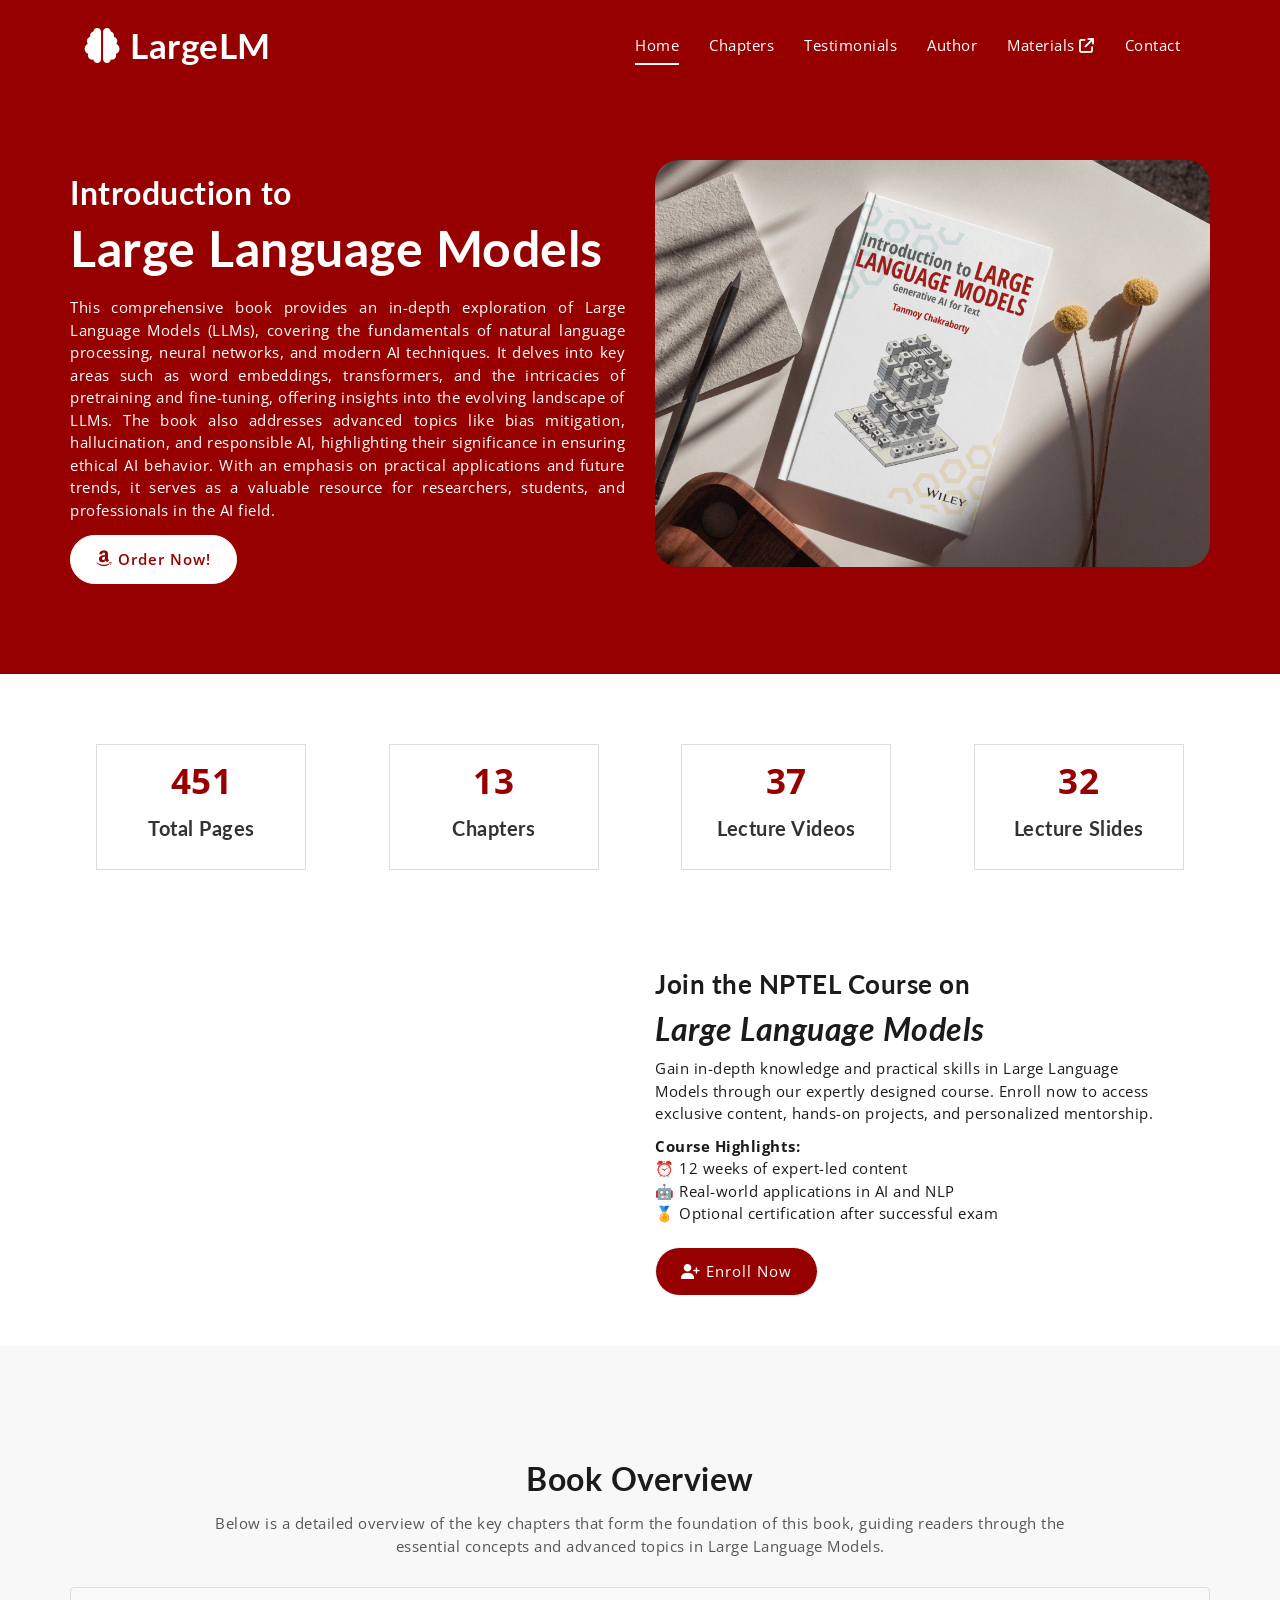
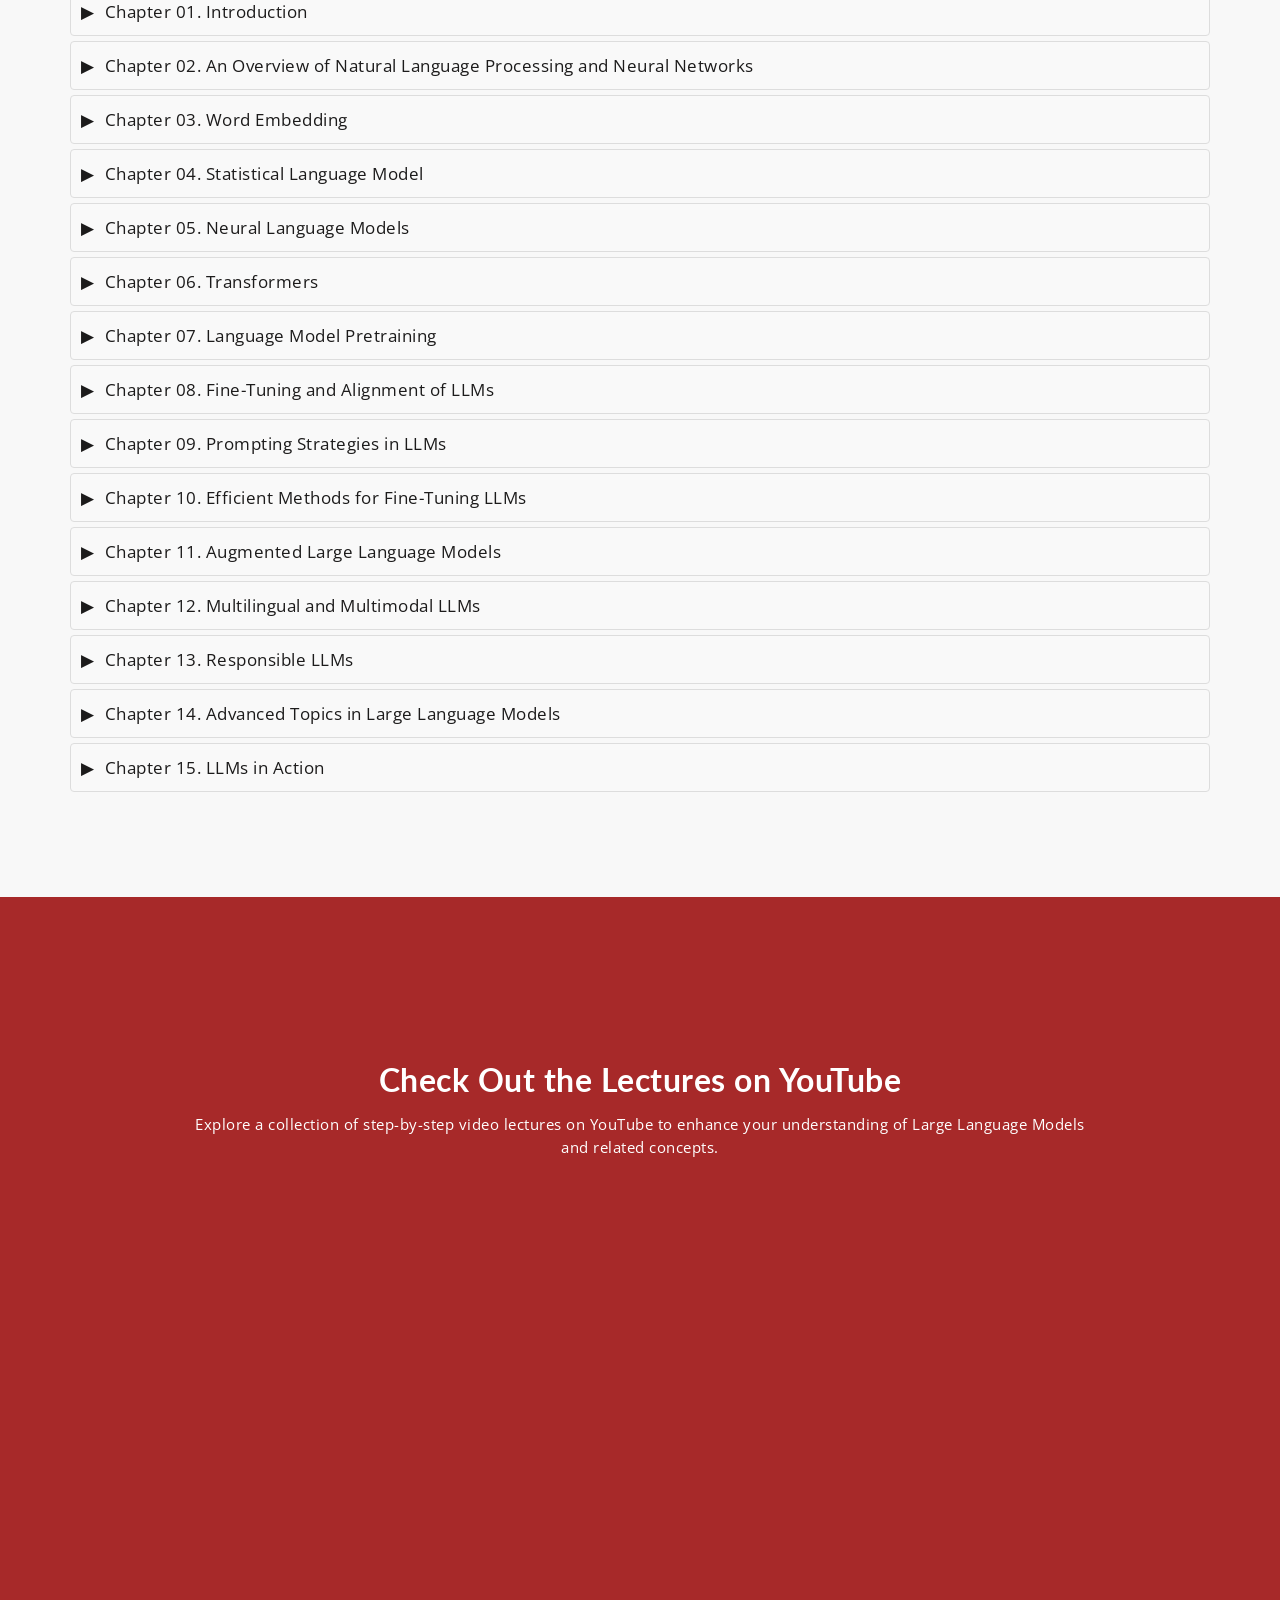
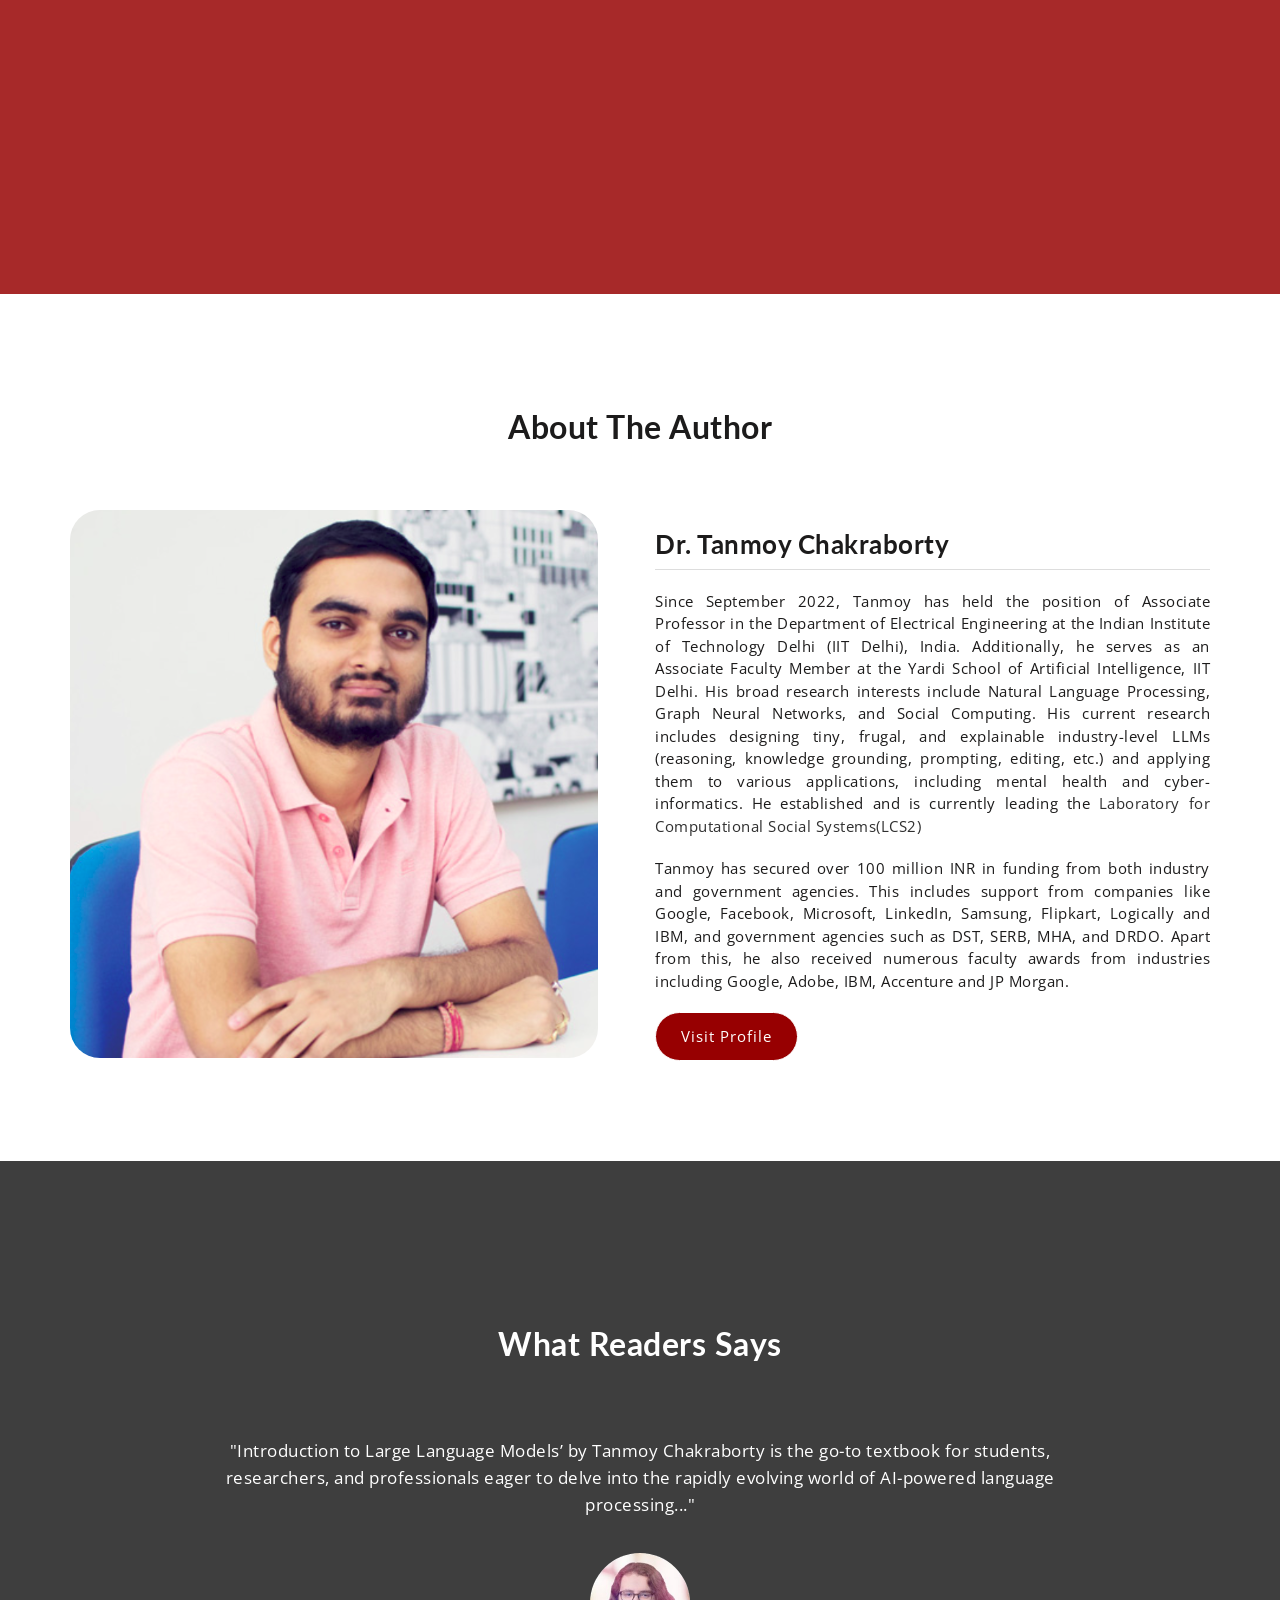
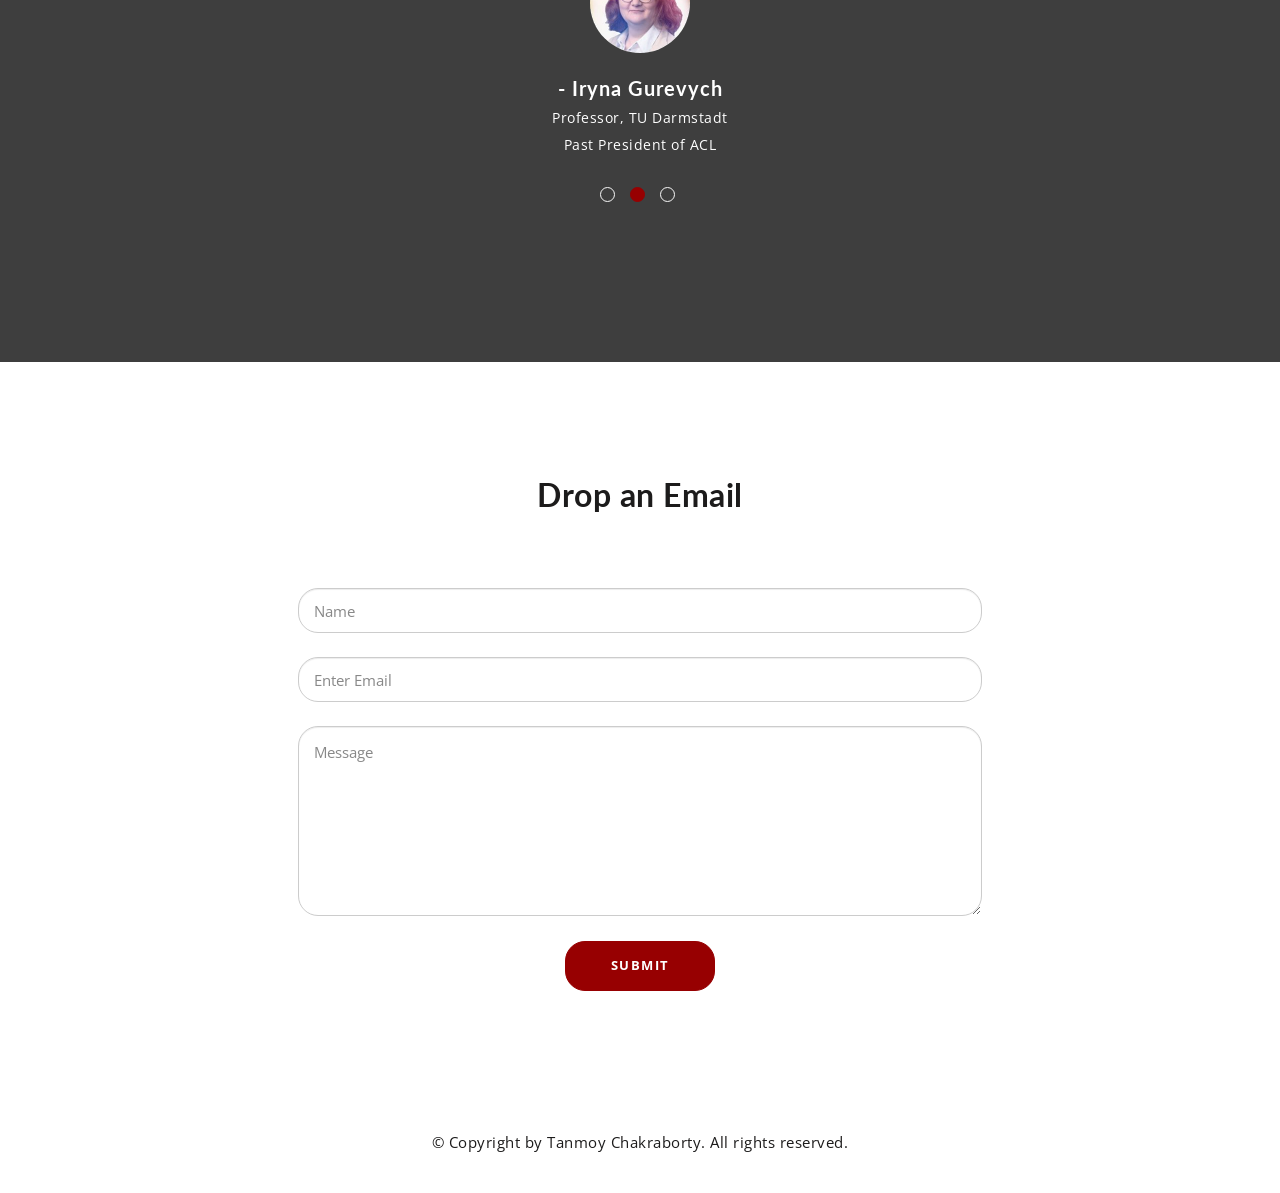
==== llmbook/index.html @ 830ef5cb "Initial commit" ====
<!DOCTYPE html>
<html lang="en">

<head>
	<meta charset="utf-8">
	<meta http-equiv="X-UA-Compatible" content="IE=edge">
	<meta name="viewport" content="width=device-width, initial-scale=1">
	<title>LargeLM by Tanchak</title>
	<link href="assets/images/brain.ico" rel="shortcut icon" type="image/icon" />
	<link href="https://maxcdn.bootstrapcdn.com/font-awesome/4.6.3/css/font-awesome.min.css" rel="stylesheet" />
	<link href="https://cdnjs.cloudflare.com/ajax/libs/font-awesome/6.5.2/css/all.min.css" rel="stylesheet" />
	<link href="assets/css/bootstrap.min.css" rel="stylesheet" />
	<link href="assets/css/slick.css" rel="stylesheet" />
	<link href="assets/css/theme-color/dark-red-theme.css" id="switcher" rel="stylesheet" />
	<link href="style.css" rel="stylesheet" />
	<link href="https://fonts.googleapis.com/css?family=Open+Sans:300,400,400i,600,700,800" rel="stylesheet" />
	<link href="https://fonts.googleapis.com/css?family=Lato" rel="stylesheet" />
</head>

<body><!-- Start Header -->
	<header id="mu-header" role="banner">
		<div class="container">
			<nav class="navbar navbar-default mu-navbar">
				<div class="container-fluid"><!-- Brand and toggle get grouped for better mobile display -->
					<div class="navbar-header"><button aria-expanded="false" class="navbar-toggle collapsed"
							data-target="#bs-example-navbar-collapse-1" data-toggle="collapse" type="button"><span
								class="sr-only">Toggle navigation</span></button><!-- Text Logo --><a
							class="navbar-brand" href="index.html"><i class="fa-solid fa-brain" aria-hidden="true"></i>
							LargeLM</a> <!-- Image Logo -->
						<!-- <a class="navbar-brand" href="index.html"><img src="assets/images/logo.png"></a> -->
					</div>
					<!-- Collect the nav links, forms, and other content for toggling -->

					<div class="collapse navbar-collapse" id="bs-example-navbar-collapse-1">
						<ul class="nav navbar-nav mu-menu navbar-right">
							<li><a href="#">Home</a></li>
							<li><a href="#mu-book-overview">Chapters</a></li>
							<li><a href="#mu-testimonials">Testimonials</a></li>
							<li><a href="#mu-author">Author</a></li>
							<li><a href="https://lcs2.in/llm2401">Materials <i
								class="fa-solid fa-arrow-up-right-from-square"></i></a></li>
							<!-- <li><a href="#mu-course">Course</a></li> -->
							<li><a href="#mu-contact">Contact</a></li>
						</ul>
					</div>
					<!-- /.navbar-collapse -->
				</div>
				<!-- /.container-fluid -->
			</nav>
		</div>
	</header>
	<!-- End Header --><!-- Start Featured Slider -->



	<section id="mu-hero">
		<div class="container">
			<div class="row">
				<div class="col-md-6 col-sm-6 col-sm-push-6">
					<div class="mu-hero-right"><img alt="Ebook img" src="assets/images/ebook.png"
							style="border-radius: 24px;" /></div>
				</div>

				<div class="col-md-6 col-sm-6 col-sm-pull-6">
					<div class="mu-hero-left">
						<h2 style="color: white;">Introduction to</h2>

						<h1>Large Language Models</h1>

						<p style="text-align: justify;">This comprehensive book provides an in-depth exploration of
							Large Language Models (LLMs), covering the fundamentals of natural language processing,
							neural networks, and modern AI techniques. It delves into key areas such as word embeddings,
							transformers, and the intricacies of pretraining and fine-tuning, offering insights into the
							evolving landscape of LLMs. The book also addresses advanced topics like bias mitigation,
							hallucination, and responsible AI, highlighting their significance in ensuring ethical AI
							behavior. With an emphasis on practical applications and future trends, it serves as a
							valuable resource for researchers, students, and professionals in the AI field.</p>

						<!--<h5 style="color: white; margin-bottom: -8px;"><img src="assets/images/tnew.gif" width="10%" />
							For Exclusive Access to December&#39;24 Release</h5>-->
						<a style="margin-top: -6px;" class="mu-primary-btn" href="https://www.amazon.in/dp/936386474X/"><i
								class="fa-brands fa-amazon" style="font-size: larger;"></i> Order Now!</a>
						<!--<span>*Limited Copies Available.</span>-->
					</div>
				</div>
			</div>
		</div>
	</section>
	<!-- Start Featured Slider --><!-- Start main content -->
	<main role="main"><!-- Start Counter -->
		<section id="mu-counter">
			<div class="container">
				<div class="row">
					<div class="col-md-12">
						<div class="mu-counter-area">
							<div class="mu-counter-block">
								<div class="row"><!-- Start Single Counter -->
									<div class="col-md-3 col-sm-6">
										<div class="mu-single-counter">
											<div class="counter-value" data-count="484">0</div>

											<h5 class="mu-counter-name">Total Pages</h5>
										</div>
									</div>
									<!-- / Single Counter --><!-- Start Single Counter -->

									<div class="col-md-3 col-sm-6">
										<div class="mu-single-counter">
											<div class="counter-value" data-count="15">0</div>

											<h5 class="mu-counter-name">Chapters</h5>
										</div>
									</div>
									<!-- / Single Counter --><!-- Start Single Counter -->

									<div class="col-md-3 col-sm-6">
										<div class="mu-single-counter">
											<div class="counter-value" data-count="40">0</div>

											<h5 class="mu-counter-name">Lecture Videos</h5>
										</div>
									</div>
									<!-- / Single Counter --><!-- Start Single Counter -->

									<div class="col-md-3 col-sm-6">
										<div class="mu-single-counter">
											<div class="counter-value" data-count="35">0</div>

											<h5 class="mu-counter-name">Lecture Slides</h5>
										</div>
									</div>
									<!-- / Single Counter -->
								</div>
							</div>
						</div>
					</div>
				</div>
			</div>
		</section>
		<!-- End Counter --><!-- Start Book Overview -->
		<hr>
		<section id="mu-course"">
		<div class=" container">
			<div class="row">
				<div class="col-md-12">
					<div class="mu-video-review-area" style="padding: 50px;">
						<div class="mu-course-enrollment-content">
							<div class="row">
								<div class="col-md-6">
									<div class="mu-course-video">
										<iframe width="100%" height="315"
											src="https://www.youtube.com/embed/L5EFc2afT-c?si=PPMJYzOvITku5Xso"
											title="YouTube video player" frameborder="0"
											allow="accelerometer; autoplay; clipboard-write; encrypted-media; gyroscope; picture-in-picture; web-share"
											allowfullscreen></iframe>
									</div>
								</div>
								<div class="col-md-6">
									<div class="mu-course-info">
										<h3>Join the NPTEL Course on </h3><br>
										<h2 style="margin-top:-20px ;"><i>Large Language Models</i></h2>
										<p>Gain in-depth knowledge and practical skills in Large Language Models through
											our expertly designed course. Enroll now to access exclusive content,
											hands-on projects, and personalized mentorship.</p>
										<b>Course Highlights:</b><br>
										⏰ 12 weeks of expert-led content<br>
										🤖 Real-world applications in AI and NLP<br>
										🏅 Optional certification after successful exam<br><br>
										<a class="mu-prof-btn"
											href="https://onlinecourses.nptel.ac.in/noc25_cs45/preview"> <i
												class="fa fa-user-plus" aria-hidden="true"></i> Enroll Now</a>
									</div>
								</div>
							</div>
						</div>
					</div>
				</div>
			</div>
			</div>
		</section>


		<section id="mu-book-overview">
			<div class="container">
				<div class="row">
					<div class="col-md-12">
						<div class="mu-book-overview-area">
							<div class="mu-heading-area">
								<h2 class="mu-heading-title">Book Overview</h2>

								<p>Below is a detailed overview of the key chapters that form the foundation of this
									book, guiding readers through the essential concepts and advanced topics in Large
									Language Models.</p>
							</div>

							<!-- Start Book Overview Content -->
							<ul>
								<li style="list-style-type:none;">
									<div class="accordion"><span class="arrow">&#9654;</span><span
											class="accordion-text">Chapter 01. Introduction</span></div>
									<ul>
										<li class="nested-item">1.1 What Is a Language Model?</li>
										<li class="nested-item">1.2 Evolution of Language Modelling Technologies</li>
										<li class="nested-item">1.3 Scaling Laws in Language Model</li>
										<li style="list-style-type:none;">
											<div class="accordion"><span class="arrow">&#9654;</span><span
													class="accordion-text">1.4 Evolution of LLMs</span></div>
											<ul>
												<li class="nested-item">1.4.1 The Emergence and Development of LLMs</li>
												<li class="nested-item">1.4.2 Implications of Encoder-Decoder in LLM
													Development</li>
												<li class="nested-item">1.4.3 Optimising Scale and Resource Efficiency
													in LLMs</li>
											</ul>
										</li>
										<li class="nested-item">1.5 Organisation of the Book</li>
									</ul>
								</li>

								<li style="list-style-type:none;">
									<div class="accordion"><span class="arrow">&#9654;</span><span
											class="accordion-text">Chapter 02. An Overview of Natural Language
											Processing and Neural Networks</span></div>
									<ul>
										<li style="list-style-type:none;">
											<div class="accordion"><span class="arrow">&#9654;</span><span
													class="accordion-text">Part I: Natural Language Processing</span>
											</div>
											<ul>
												<li class="nested-item">2.1 Computational Linguistics and Natural
													Language Processing</li>
												<li class="nested-item">2.2 Overview of the Natural Language Processing
													Pipeline</li>
												<li style="list-style-type:none;">
													<div class="accordion"><span class="arrow">&#9654;</span><span
															class="accordion-text"></span>2.3 Morphology</span></div>
													<ul>
														<li class="nested-item">2.3.1 Morphemes</li>
														<li class="nested-item">2.3.2 Stemming</li>
														<li class="nested-item">2.3.3 Lemmatisation</li>
														<li class="nested-item">2.3.4 Lexicon</li>
													</ul>
												</li>
												<li style="list-style-type:none;">
													<div class="accordion"><span class="arrow">&#9654;</span><span
															class="accordion-text"></span>2.4 Tokenisation</span></div>
													<ul>
														<li class="nested-item">2.4.1 Advanced Techniques: Subword
															Tokenisation</li>
													</ul>
												</li>
												<li class="nested-item">2.5 Syntactics</li>
												<li class="nested-item">2.6 Semantics</li>
												<li class="nested-item">2.7 Introduction to Language Modelling</li>
											</ul>
										</li>

										<li style="list-style-type:none;">
											<div class="accordion"><span class="arrow">&#9654;</span><span
													class="accordion-text">Part II: Neural Networks</span></div>
											<ul>
												<li style="list-style-type:none;">
													<div class="accordion"><span class="arrow">&#9654;</span><span
															class="accordion-text"></span>2.8 The Perceptron</span>
													</div>
													<ul>
														<li class="nested-item">2.8.1 Definition</li>
														<li class="nested-item">2.8.2 Implementing AND, OR, and XOR
															Logic</li>
													</ul>
												</li>
												<li style="list-style-type:none;">
													<div class="accordion"><span class="arrow">&#9654;</span><span
															class="accordion-text"></span>2.9 Multilayer
														Perceptron</span></div>
													<ul>
														<li class="nested-item">2.9.1 Neural Networks</li>
														<li class="nested-item">2.9.2 Types of Activation Functions</li>
													</ul>
												</li>
												<li style="list-style-type:none;">
													<div class="accordion"><span class="arrow">&#9654;</span><span
															class="accordion-text"></span>2.10 Training Neural
														Networks</span></div>
													<ul>
														<li class="nested-item">2.10.1 Backpropagation</li>
														<li class="nested-item">2.10.2 Batching</li>
														<li class="nested-item">2.10.3 Hyperparameters</li>
														<li class="nested-item">2.10.4 Regularisation</li>
													</ul>
												</li>
												<li class="nested-item">2.11 Vanishing and Exploding Gradients</li>
												<li class="nested-item">2.12 Evaluation Metrics</li>
												<li class="nested-item">2.13 Summary</li </ul>
											</ul>
										</li>
									</ul>
								</li>

								<li style="list-style-type:none;">
									<div class="accordion">
										<span class="arrow">&#9654;</span>
										<span class="accordion-text">Chapter 03. Word Embedding</span>
									</div>
									<ul>
										<li class="nested-item">3.1 Distributional Hypothesis</li>
										<li style="list-style-type:none;">
											<div class="accordion">
												<span class="arrow">&#9654;</span>
												<span class="accordion-text">3.2 Vector Semantics</span>
											</div>
											<ul>
												<li class="nested-item">3.2.1 Defining and Measuring Semantic Similarity
												</li>
											</ul>
										</li>
										<li style="list-style-type:none;">
											<div class="accordion">
												<span class="arrow">&#9654;</span>
												<span class="accordion-text">3.3 Types of Word Embedding</span>
											</div>
											<ul>
												<li class="nested-item">3.3.1 Frequency-Based Embeddings</li>
												<li class="nested-item">3.3.2 Word2Vec</li>
												<li class="nested-item">3.3.3 Global Vectors for Word Representation
												</li>
												<li class="nested-item">3.3.4 FastText</li>
											</ul>
										</li>
										<li class="nested-item">3.4 Bias in Word Embedding</li>
										<li class="nested-item">3.5 Limitations of Word Embedding Methods</li>
										<li class="nested-item">3.6 Applications of Word Embeddings</li>
										<li class="nested-item">3.7 Summary</li>
									</ul>
								</li>

								<li style="list-style-type:none;">
									<div class="accordion">
										<span class="arrow">&#9654;</span>
										<span class="accordion-text">Chapter 04. Statistical Language Model</span>
									</div>
									<ul>
										<li style="list-style-type:none;">
											<div class="accordion">
												<span class="arrow">&#9654;</span>
												<span class="accordion-text">4.1 Statistical Language Model</span>
											</div>
											<ul>
												<li class="nested-item">4.1.1 The Conditional Probability</li>
												<li class="nested-item">4.1.2 The Chain Rule of Probability</li>
												<li class="nested-item">4.1.3 The Markov Assumption</li>
												<li class="nested-item">4.1.4 Unigram Language Model</li>
												<li class="nested-item">4.1.5 Bigram Language Model</li>
											</ul>
										</li>
										<li style="list-style-type:none;">
											<div class="accordion">
												<span class="arrow">&#9654;</span>
												<span class="accordion-text">4.2 Smoothing</span>
											</div>
											<ul>
												<li class="nested-item">4.2.1 The Unknown Tokens</li>
												<li class="nested-item">4.2.2 Smoothing</li>
												<li class="nested-item">4.2.3 Back-Off</li>
												<li class="nested-item">4.2.4 Interpolation</li>
												<li class="nested-item">4.2.5 Good-Turing</li>
											</ul>
										</li>
										<li style="list-style-type:none;">
											<div class="accordion">
												<span class="arrow">&#9654;</span>
												<span class="accordion-text">4.3 Evaluation of Language Model</span>
											</div>
											<ul>
												<li class="nested-item">4.3.1 Extrinsic Evaluation</li>
												<li class="nested-item">4.3.2 Intrinsic Evaluation</li>
												<li class="nested-item">4.3.3 Human Evaluation</li>
												<li class="nested-item">4.3.4 Evaluation Metrics</li>
												<li class="nested-item">4.3.5 Benchmark Suits</li>
											</ul>
										</li>
										<li class="nested-item">4.4 Limitations of Statistical Language Models</li>
										<li class="nested-item">4.5 Summary</li>
									</ul>
								</li>

								<li style="list-style-type:none;">
									<div class="accordion">
										<span class="arrow">&#9654;</span>
										<span class="accordion-text">Chapter 05. Neural Language Models</span>
									</div>
									<ul>
										<li style="list-style-type:none;">
											<div class="accordion">
												<span class="arrow">&#9654;</span>
												<span class="accordion-text">5.1 Convolutional Neural Networks</span>
											</div>
											<ul>
												<li class="nested-item">5.1.1 Components of CNNs: Kernel, Stride,
													Pooling and Padding</li>
												<li class="nested-item">5.1.2 Hierarchical and Dilated Convolutions</li>
												<li class="nested-item">5.1.3 Applications of CNNs in NLP</li>
											</ul>
										</li>
										<li style="list-style-type:none;">
											<div class="accordion">
												<span class="arrow">&#9654;</span>
												<span class="accordion-text">5.2 Recurrent Neural Networks</span>
											</div>
											<ul>
												<li class="nested-item">5.2.1 Training RNNs</li>
												<li class="nested-item">5.2.2 Applications of RNNs</li>
												<li class="nested-item">5.2.3 Challenges in Sequence Modelling</li>
												<li class="nested-item">5.2.4 RNN Variants: LSTM, GRU, and Bidirectional
													RNNs</li>
											</ul>
										</li>
										<li style="list-style-type:none;">
											<div class="accordion">
												<span class="arrow">&#9654;</span>
												<span class="accordion-text">5.3 Sequence-to-Sequence Models</span>
											</div>
											<ul>
												<li class="nested-item">5.3.1 Training Sequence-to-Sequence Models</li>
												<li class="nested-item">5.3.2 Inference Decoding</li>
												<li class="nested-item">5.3.3 Applications of Sequence-to-Sequence
													Models</li>
											</ul>
										</li>
										<li style="list-style-type:none;">
											<div class="accordion">
												<span class="arrow">&#9654;</span>
												<span class="accordion-text">5.4 Attention Mechanisms</span>
											</div>
											<ul>
												<li class="nested-item">5.4.1 Introduction to Attention</li>
												<li class="nested-item">5.4.2 Advantages of Attention</li>
												<li class="nested-item">5.4.3 Variants of Attention</li>
											</ul>
										</li>
										<li class="nested-item">5.5 Limitations of Neural Language Models</li>
										<li class="nested-item">5.6 Summary</li>
									</ul>
								</li>

								<li style="list-style-type:none;">
									<div class="accordion">
										<span class="arrow">&#9654;</span>
										<span class="accordion-text">Chapter 06. Transformers</span>
									</div>
									<ul>
										<li style="list-style-type:none;">
											<div class="accordion">
												<span class="arrow">&#9654;</span>
												<span class="accordion-text">6.1 Self-Attention</span>
											</div>
											<ul>
												<li class="nested-item">6.1.1 Multi-Head Self-Attention</li>
											</ul>
										</li>
										<li style="list-style-type:none;">
											<div class="accordion">
												<span class="arrow">&#9654;</span>
												<span class="accordion-text">6.2 Transformer Encoder Block</span>
											</div>
											<ul>
												<li class="nested-item">6.2.1 Components of the Transformer Encoder
													Block</li>
												<li class="nested-item">6.2.2 Feed-Forward Neural Network</li>
												<li class="nested-item">6.2.3 Layer Normalisation</li>
												<li class="nested-item">6.2.4 Residual Connections</li>
											</ul>
										</li>
										<li style="list-style-type:none;">
											<div class="accordion">
												<span class="arrow">&#9654;</span>
												<span class="accordion-text">6.3 Transformer Decoder Block</span>
											</div>
											<ul>
												<li class="nested-item">6.3.1 Masked Multi-Head Self-Attention</li>
												<li class="nested-item">6.3.2 Cross-Attention (Encoder-Decoder
													Attention)</li>
											</ul>
										</li>
										<li style="list-style-type:none;">
											<div class="accordion">
												<span class="arrow">&#9654;</span>
												<span class="accordion-text">6.4 Positional Embeddings</span>
											</div>
											<ul>
												<li class="nested-item">6.4.1 Types of Positional Embeddings</li>
												<li class="nested-item">6.4.2 Rotary Position Embedding</li>
											</ul>
										</li>
										<li style="list-style-type:none;">
											<div class="accordion">
												<span class="arrow">&#9654;</span>
												<span class="accordion-text">6.5 Efficient Attention Mechanisms</span>
											</div>
											<ul>
												<li class="nested-item">6.5.1 KV Caching in Multi-Head Self-Attention
												</li>
												<li class="nested-item">6.5.2 Multi-Query Attention</li>
												<li class="nested-item">6.5.3 Grouped-Query Attention</li>
												<li class="nested-item">6.5.4 Sliding Window Attention</li>
											</ul>
										</li>
										<li style="list-style-type:none;">
											<div class="accordion">
												<span class="arrow">&#9654;</span>
												<span class="accordion-text">6.6 An Alternate Formulation of
													Transformers</span>
											</div>
											<ul>
												<li class="nested-item">6.6.1 Residual Stream Perspective of
													Transformers</li>
												<li class="nested-item">6.6.2 Attention Heads: Reading and Writing</li>
												<li class="nested-item">6.6.3 Feed-Forward Networks: Transformation of
													Residual Streams</li>
												<li class="nested-item">6.6.4 Prediction Head: Generating the Next Token
												</li>
												<li class="nested-item">6.6.5 Decomposing the Transformer: Attention and
													Feed-Forward Contributions</li>
												<li class="nested-item">6.6.6 Residual Networks as Shallow Ensembles
												</li>
												<li class="nested-item">6.6.7 Interpreting the Mechanism of LLMs</li>
											</ul>
										</li>
										<li class="nested-item">6.7 Summary</li>
									</ul>
								</li>

								<li style="list-style-type:none;">
									<div class="accordion">
										<span class="arrow">&#9654;</span>
										<span class="accordion-text">Chapter 07. Language Model Pretraining</span>
									</div>
									<ul>
										<li style="list-style-type:none;">
											<div class="accordion">
												<span class="arrow">&#9654;</span>
												<span class="accordion-text">7.1 Embeddings from Language Model</span>
											</div>
											<ul>
												<li class="nested-item">7.1.1 Architecture and Training of ELMo</li>
												<li class="nested-item">7.1.2 Applications of ELMo</li>
												<li class="nested-item">7.1.3 Limitations of ELMo</li>
											</ul>
										</li>
										<li class="nested-item">7.2 Evaluation Datasets</li>
										<li style="list-style-type:none;">
											<div class="accordion">
												<span class="arrow">&#9654;</span>
												<span class="accordion-text">7.3 Encoder-Based Pretraining</span>
											</div>
											<ul>
												<li class="nested-item">7.3.1 Fundamentals of Encoder-Based Models</li>
												<li class="nested-item">7.3.2 Training Paradigm</li>
												<li class="nested-item">7.3.3 BERT Pretraining</li>
												<li class="nested-item">7.3.4 Applications and Limitations</li>
											</ul>
										</li>
										<li style="list-style-type:none;">
											<div class="accordion">
												<span class="arrow">&#9654;</span>
												<span class="accordion-text">7.4 Decoder-Based Pretraining</span>
											</div>
											<ul>
												<li class="nested-item">7.4.1 Decoder-Based Architecture</li>
												<li class="nested-item">7.4.2 Training Paradigm</li>
												<li class="nested-item">7.4.3 GPT Pretraining</li>
												<li class="nested-item">7.4.4 Applications and Limitations</li>
											</ul>
										</li>
										<li style="list-style-type:none;">
											<div class="accordion">
												<span class="arrow">&#9654;</span>
												<span class="accordion-text">7.5 Encoder-Decoder Based
													Pretraining</span>
											</div>
											<ul>
												<li class="nested-item">7.5.1 Architecture</li>
												<li class="nested-item">7.5.2 Joint Pretraining Strategy</li>
												<li class="nested-item">7.5.3 T5 Pretraining</li>
												<li class="nested-item">7.5.4 Applications and Limitations</li>
											</ul>
										</li>
										<li class="nested-item">7.6 Emergence of Large Language Models</li>
										<li class="nested-item">7.7 Limitations of Pretraining</li>
										<li class="nested-item">7.8 Summary</li>
									</ul>
								</li>


								<li style="list-style-type:none;">
									<div class="accordion">
										<span class="arrow">&#9654;</span>
										<span class="accordion-text">Chapter 08. Fine-Tuning and Alignment of
											LLMs</span>
									</div>
									<ul>
										<li class="nested-item">8.1 Moving from Pretraining to Fine-Tuning</li>
										<li style="list-style-type:none;">
											<div class="accordion">
												<span class="arrow">&#9654;</span>
												<span class="accordion-text">8.2 Fine-Tuning on Various Task-Specific
													Applications</span>
											</div>
											<ul>
												<li class="nested-item">8.2.1 Sequence Classification</li>
												<li class="nested-item">8.2.2 Pairwise Sequence Classification</li>
												<li class="nested-item">8.2.3 Sequence Labelling</li>
												<li class="nested-item">8.2.4 Learning Spans</li>
												<li class="nested-item">8.2.5 Challenges in Classical Fine-Tuning
													Methods</li>
											</ul>
										</li>
										<li class="nested-item">8.3 Instruction Tuning</li>
										<li style="list-style-type:none;">
											<div class="accordion">
												<span class="arrow">&#9654;</span>
												<span class="accordion-text">8.4 Alignment Methods</span>
											</div>
											<ul>
												<li class="nested-item">8.4.1 Reinforcement Learning from Human Feedback
												</li>
												<li class="nested-item">8.4.2 Direct Preference Optimisation</li>
											</ul>
										</li>
										<li class="nested-item">8.5 Summary</li>
									</ul>
								</li>

								<li style="list-style-type:none;">
									<div class="accordion">
										<span class="arrow">&#9654;</span>
										<span class="accordion-text">Chapter 09. Prompting Strategies in LLMs</span>
									</div>
									<ul>
										<li style="list-style-type:none;">
											<div class="accordion">
												<span class="arrow">&#9654;</span>
												<span class="accordion-text">9.1 Prompt Engineering</span>
											</div>
											<ul>
												<li class="nested-item">9.1.1 Prompt Shape</li>
												<li class="nested-item">9.1.2 Manual Template Engineering</li>
												<li class="nested-item">9.1.3 Automated Template Learning</li>
												<li class="nested-item">9.1.4 Continuous Prompts</li>
											</ul>
										</li>
										<li style="list-style-type:none;">
											<div class="accordion">
												<span class="arrow">&#9654;</span>
												<span class="accordion-text">9.2 Prompt Application</span>
											</div>
											<ul>
												<li class="nested-item">9.2.1 In-Context Learning</li>
												<li class="nested-item">9.2.2 Knowledge Probing</li>
												<li class="nested-item">9.2.3 Classification-Based Tasks</li>
												<li class="nested-item">9.2.4 Information Extraction</li>
												<li class="nested-item">9.2.5 Reasoning in Natural Language Processing
												</li>
												<li class="nested-item">9.2.6 Question Answering</li>
												<li class="nested-item">9.2.7 Text Generation</li>
												<li class="nested-item">9.2.8 Automatic Evaluation of Text Generation
												</li>
											</ul>
										</li>
										<li class="nested-item">9.3 Chain-of-Thoughts</li>
										<li class="nested-item">9.4 Tree-of-Thoughts</li>
										<li class="nested-item">9.5 Graph-of-Thoughts</li>
										<li class="nested-item">9.6 Summary</li>
									</ul>
								</li>

								<li style="list-style-type:none;">
									<div class="accordion">
										<span class="arrow">&#9654;</span>
										<span class="accordion-text">Chapter 10. Efficient Methods for Fine-Tuning
											LLMs</span>
									</div>
									<ul>
										<li style="list-style-type:none;">
											<div class="accordion">
												<span class="arrow">&#9654;</span>
												<span class="accordion-text">10.1 Model Compression with Knowledge
													Distillation</span>
											</div>
											<ul>
												<li class="nested-item">10.1.1 White-Box Knowledge Distillation</li>
												<li class="nested-item">10.1.2 Meta Knowledge Distillation</li>
												<li class="nested-item">10.1.3 Black-Box Knowledge Distillation</li>
											</ul>
										</li>
										<li style="list-style-type:none;">
											<div class="accordion">
												<span class="arrow">&#9654;</span>
												<span class="accordion-text">10.2 Model Compression Techniques</span>
											</div>
											<ul>
												<li class="nested-item">10.2.1 Model Pruning</li>
												<li class="nested-item">10.2.2 Model Quantisation</li>
											</ul>
										</li>
										<li style="list-style-type:none;">
											<div class="accordion">
												<span class="arrow">&#9654;</span>
												<span class="accordion-text">10.3 Parameter-Efficient Fine-Tuning</span>
											</div>
											<ul>
												<li class="nested-item">10.3.1 Adapters</li>
												<li class="nested-item">10.3.2 Prefix Tuning</li>
												<li class="nested-item">10.3.3 Prompt Tuning</li>
												<li class="nested-item">10.3.4 Selective PEFT Techniques</li>
												<li class="nested-item">10.3.5 Reparameterisation-Based PEFT Techniques
												</li>
												<li class="nested-item">10.3.6 Hybrid Approaches for Efficient
													Fine-Tuning</li>
											</ul>
										</li>
										<li style="list-style-type:none;">
											<div class="accordion">
												<span class="arrow">&#9654;</span>
												<span class="accordion-text">10.4 ★Efficient Strategies for Fine-Tuning
													LLMs</span>
											</div>
											<ul>
												<li class="nested-item">10.4.1 Mixed-Precision Tuning</li>
												<li class="nested-item">10.4.2 Data Selection for Efficient Fine-Tuning
												</li>
												<li class="nested-item">10.4.3 Prompt Compression</li>
											</ul>
										</li>
										<li class="nested-item">10.5 Summary</li>
									</ul>
								</li>

								<li style="list-style-type:none;">
									<div class="accordion">
										<span class="arrow">&#9654;</span>
										<span class="accordion-text">Chapter 11. Augmented Large Language Models</span>
									</div>
									<ul>
										<li style="list-style-type:none;">
											<div class="accordion">
												<span class="arrow">&#9654;</span>
												<span class="accordion-text">11.1 Retrieval-Augmented Generation</span>
											</div>
											<ul>
												<li class="nested-item">11.1.1 Indexing in RAGs</li>
												<li class="nested-item">11.1.2 Context Searching in RAGs</li>
												<li class="nested-item">11.1.3 Prompting in RAGs</li>
												<li class="nested-item">11.1.4 Inferencing in RAGs</li>
												<li class="nested-item">11.1.5 Comparison of RAGs with LLMs</li>
											</ul>
										</li>
										<li style="list-style-type:none;">
											<div class="accordion">
												<span class="arrow">&#9654;</span>
												<span class="accordion-text">11.2 Evaluation of RAGs</span>
											</div>
											<ul>
												<li class="nested-item">11.2.1 Assessing of Retrieval Quality</li>
												<li class="nested-item">11.2.2 Generation Quality</li>
												<li class="nested-item">11.2.3 Knowledge Integration and Factuality
													Evaluation</li>
												<li class="nested-item">11.2.4 Response Time and Efficiency</li>
												<li class="nested-item">11.2.5 User Satisfaction</li>
												<li class="nested-item">11.2.6 RAGAs Framework for RAG Evaluation</li>
											</ul>
										</li>
										<li style="list-style-type:none;">
											<div class="accordion">
												<span class="arrow">&#9654;</span>
												<span class="accordion-text">11.3 Tool Calling with LLMs</span>
											</div>
											<ul>
												<li class="nested-item">11.3.1 Autonomously Determining Which Tools to
													Use and Where</li>
												<li class="nested-item">11.3.2 Examples of Different Tools</li>
												<li class="nested-item">11.3.3 Evaluation of Code Generation
													Capabilities of Agents</li>
												<li class="nested-item">11.3.4 Error Handling and Optimisation</li>
											</ul>
										</li>
										<li style="list-style-type:none;">
											<div class="accordion">
												<span class="arrow">&#9654;</span>
												<span class="accordion-text">11.4 LLM Augmentation with Agents</span>
											</div>
											<ul>
												<li class="nested-item">11.4.1 Reasoning in LLM Agents</li>
												<li class="nested-item">11.4.2 Planning in LLM Agents</li>
												<li class="nested-item">11.4.3 Handling Memory in LLM Agents</li>
											</ul>
										</li>
										<li class="nested-item">11.5 Summary</li>
									</ul>
								</li>

								<li style="list-style-type:none;">
									<div class="accordion">
										<span class="arrow">&#9654;</span>
										<span class="accordion-text">Chapter 12. Multilingual and Multimodal LLMs</span>
									</div>
									<ul>
										<li style="list-style-type:none;">
											<div class="accordion">
												<span class="arrow">&#9654;</span>
												<span class="accordion-text">12.1 Multilingual Language Models</span>
											</div>
											<ul>
												<li class="nested-item">12.1.1 The Evolution of Multilingual NLP</li>
												<li class="nested-item">12.1.2 The Need for Multilingual LLMs</li>
												<li class="nested-item">12.1.3 Cross-Lingual Representation Learning
												</li>
												<li class="nested-item">12.1.4 Applications</li>
											</ul>
										</li>
										<li style="list-style-type:none;">
											<div class="accordion">
												<span class="arrow">&#9654;</span>
												<span class="accordion-text">12.2 Multimodal Language Models</span>
											</div>
											<ul>
												<li class="nested-item">12.2.1 Integration of Diverse Modalities</li>
												<li class="nested-item">12.2.2 Applications</li>
											</ul>
										</li>
										<li style="list-style-type:none;">
											<div class="accordion">
												<span class="arrow">&#9654;</span>
												<span class="accordion-text">12.3 Training Multilingual and Multimodal
													LLMs</span>
											</div>
											<ul>
												<li class="nested-item">12.3.1 Efficient Data Collection and
													Preprocessing</li>
												<li class="nested-item">12.3.2 Model Training Strategies</li>
											</ul>
										</li>
										<li style="list-style-type:none;">
											<div class="accordion">
												<span class="arrow">&#9654;</span>
												<span class="accordion-text">12.4 Addressing Challenges in Multilingual
													and Multimodal LLMs</span>
											</div>
											<ul>
												<li class="nested-item">12.4.1 Challenges in Multilingual LLMs</li>
												<li class="nested-item">12.4.2 Challenges in Multimodal LLMs</li>
											</ul>
										</li>
										<li class="nested-item">12.5 Future Directions and Emerging Trends</li>
										<li class="nested-item">12.6 Limitations of Multilingual and Multimodal LLMs
										</li>
										<li class="nested-item">12.7 Summary</li>
									</ul>
								</li>

								<li style="list-style-type:none;">
									<div class="accordion">
										<span class="arrow">&#9654;</span>
										<span class="accordion-text">Chapter 13. Responsible LLMs</span>
									</div>
									<ul>
										<li class="nested-item">13.1 Inaccurate, Inappropriate, and Unethical Behaviour
											of LLMs</li>
										<li class="nested-item">13.2 Responsible AI</li>
										<li style="list-style-type:none;">
											<div class="accordion">
												<span class="arrow">&#9654;</span>
												<span class="accordion-text">13.3 Bias</span>
											</div>
											<ul>
												<li class="nested-item">13.3.1 Visibility of Bias</li>
												<li class="nested-item">13.3.2 Source of Bias</li>
											</ul>
										</li>
										<li class="nested-item">13.4 Bias Mitigation</li>
										<li class="nested-item">13.5 Summary</li>
									</ul>
								</li>

								<li style="list-style-type:none;">
									<div class="accordion">
										<span class="arrow">&#9654;</span>
										<span class="accordion-text">Chapter 14. Advanced Topics in Large Language
											Models</span>
									</div>
									<ul>
										<li style="list-style-type:none;">
											<div class="accordion">
												<span class="arrow">&#9654;</span>
												<span class="accordion-text">14.1 Reasoning with LLMs</span>
											</div>
											<ul>
												<li class="nested-item">14.1.1 Advancements in Reasoning Capabilities
												</li>
												<li class="nested-item">14.1.2 Challenges in Reasoning with LLMs</li>
												<li class="nested-item">14.1.3 Types of Reasoning Tasks</li>
												<li class="nested-item">14.1.4 How Do LLMs Approach Reasoning?</li>
												<li class="nested-item">14.1.5 Evaluating Reasoning Abilities in LLMs
												</li>
											</ul>
										</li>
										<li style="list-style-type:none;">
											<div class="accordion">
												<span class="arrow">&#9654;</span>
												<span class="accordion-text">14.2 Handling Long Context in LLMs</span>
											</div>
											<ul>
												<li class="nested-item">14.2.1 Challenges in Processing Long Context
												</li>
												<li class="nested-item">14.2.2 Training and Fine-Tuning Approaches to
													Extend Context Length</li>
												<li class="nested-item">14.2.3 Evaluation of Long-Context LLMs</li>
											</ul>
										</li>
										<li style="list-style-type:none;">
											<div class="accordion">
												<span class="arrow">&#9654;</span>
												<span class="accordion-text">14.3 Model Editing</span>
											</div>
											<ul>
												<li class="nested-item">14.3.1 Conditions for Successful Editing</li>
												<li class="nested-item">14.3.2 Methods for Model Editing</li>
												<li class="nested-item">14.3.3 Metrics for Evaluation of Model Editing
												</li>
											</ul>
										</li>
										<li style="list-style-type:none;">
											<div class="accordion">
												<span class="arrow">&#9654;</span>
												<span class="accordion-text">14.4 Hallucination in LLMs</span>
											</div>
											<ul>
												<li class="nested-item">14.4.1 Definition</li>
												<li class="nested-item">14.4.2 Sources of Hallucination</li>
												<li class="nested-item">14.4.3 Metrics Measuring Hallucination</li>
												<li class="nested-item">14.4.4 Hallucination Mitigation</li>
											</ul>
										</li>
										<li style="list-style-type:none;">
											<div class="accordion">
												<span class="arrow">&#9654;</span>
												<span class="accordion-text">14.5 Self-Evolving LLMs</span>
											</div>
											<ul>
												<li class="nested-item">14.5.1 Conceptual Framework</li>
												<li class="nested-item">14.5.2 Evolution Objectives and Techniques</li>
												<li class="nested-item">14.5.3 Challenges</li>
											</ul>
										</li>
										<li class="nested-item">14.6 Summary</li>
									</ul>
								</li>

								<li style="list-style-type:none;">
									<div class="accordion">
										<span class="arrow">&#9654;</span>
										<span class="accordion-text">Chapter 15. LLMs in Action</span>
									</div>
									<ul>
										<li style="list-style-type:none;">
											<div class="accordion">
												<span class="arrow">&#9654;</span>
												<span class="accordion-text">15.1 An Overview of the Landscape</span>
											</div>
											<ul>
												<li class="nested-item">15.1.1 Tracing the Evolution and Importance of
													LLMs in Contemporary AI</li>
												<li class="nested-item">15.1.2 Open-Source vs Closed-Source Paradigms:
													Benefits and Trade-offs</li>
											</ul>
										</li>
										<li style="list-style-type:none;">
											<div class="accordion">
												<span class="arrow">&#9654;</span>
												<span class="accordion-text">15.2 A Panoramic View of LLMs</span>
											</div>
											<ul>
												<li class="nested-item">15.2.1 General-Purpose Large Language Models
												</li>
												<li class="nested-item">15.2.2 Language-Specific LLMs</li>
												<li class="nested-item">15.2.3 Domain-Specific LLMs</li>
												<li class="nested-item">15.2.4 Task-Specific LLMs</li>
											</ul>
										</li>
										<li style="list-style-type:none;">
											<div class="accordion">
												<span class="arrow">&#9654;</span>
												<span class="accordion-text">15.3 Diverse Applications of LLMs</span>
											</div>
											<ul>
												<li class="nested-item">15.3.1 Healthcare: Enhancing Diagnostics and
													Patient Care</li>
												<li class="nested-item">15.3.2 Finance: Transforming Data Analysis and
													Risk Management</li>
												<li class="nested-item">15.3.3 Legal: Streamlining Research and Case
													Management</li>
												<li class="nested-item">15.3.4 Education: Personalised Learning and
													Academic Support</li>
											</ul>
										</li>
										<li style="list-style-type:none;">
											<div class="accordion">
												<span class="arrow">&#9654;</span>
												<span class="accordion-text">15.4 Emerging Trends and Future Directions
													in LLMs</span>
											</div>
											<ul>
												<li class="nested-item">15.4.1 Beyond Text: The Advent of Multimodal
													LLMs</li>
												<li class="nested-item">15.4.2 Autonomous Agents: The LLM Leap in AI
													Evolution (AutoGPT)</li>
											</ul>
										</li>
										<li class="nested-item">15.5 Summary</li>
									</ul>
								</li>


								<!-- End Book Overview Content -->
						</div>
					</div>
				</div>
			</div>
		</section>
		<!-- End Book Overview --><!-- Start Video Review -->

		<section id="mu-video-review">
			<div class="container">
				<div class="row">
					<div class="col-md-12">
						<div class="mu-video-review-area">
							<div class="mu-heading-area">
								<h2 class="mu-heading-title">Check Out the Lectures on YouTube</h2>

								<p>Explore a collection of step-by-step video lectures on YouTube to enhance your
									understanding of Large Language Models and related concepts.</p>
							</div>
							<!-- Start Video Review Content -->

							<div class="mu-video-review-content"> <iframe width="100%" height="480"
									src="https://www.youtube.com/embed/videoseries?si=1EO3xtrkgd2ooBEx&amp;list=PLqGkIjcOyrGnjyBHl4GE2S9kX47X96FH-"
									title="YouTube video player" frameborder="0"
									allow="accelerometer; autoplay; clipboard-write; encrypted-media; gyroscope; picture-in-picture; web-share"
									referrerpolicy="strict-origin-when-cross-origin" allowfullscreen></iframe></div>
							<!-- End Video Review Content -->
						</div>
					</div>
				</div>
			</div>
		</section>
		<!-- End Video Review --><!-- Start Author -->

		<section id="mu-author">
			<div class="container">
				<div class="row">
					<div class="col-md-12">
						<div class="mu-author-area">
							<div class="mu-heading-area">
								<h2 class="mu-heading-title">About The Author</h2>
							</div>
							<!-- Start Author Content -->

							<div class="mu-author-content">
								<div class="row">
									<div class="col-md-6">
										<div class="mu-author-image"><img alt="Author Image"
												src="assets/images/author.png" style="border-radius: 30px;" /></div>
									</div>

									<div class="col-md-6">
										<div class="mu-author-info">
											<h3>Dr. Tanmoy Chakraborty</h3>

											<p style="text-align: justify;">Since September 2022, Tanmoy has held the
												position of Associate Professor in the Department of Electrical
												Engineering at the Indian Institute of Technology Delhi (IIT Delhi),
												India. Additionally, he serves as an Associate Faculty Member at the
												Yardi School of Artificial Intelligence, IIT Delhi. His broad research
												interests include Natural Language Processing, Graph Neural Networks,
												and Social Computing. His current research includes designing tiny,
												frugal, and explainable industry-level LLMs (reasoning, knowledge
												grounding, prompting, editing, etc.) and applying them to various
												applications, including mental health and cyber-informatics. He
												established and is currently leading the <a href="
												https://www.lcs2.in/">Laboratory for Computational Social Systems(LCS2)</a></p>

											<p style="text-align: justify;">Tanmoy has secured over 100 million INR in
												funding from both industry and government agencies. This includes
												support from companies like Google, Facebook, Microsoft, LinkedIn,
												Samsung, Flipkart, Logically and IBM, and government agencies such as
												DST, SERB, MHA, and DRDO. Apart from this, he also received numerous
												faculty awards from industries including Google, Adobe, IBM, Accenture
												and JP Morgan.</p>
											<button class="mu-prof-btn">Visit Profile</button>
										</div>
									</div>
								</div>
							</div>
							<!-- End Author Content -->
						</div>
					</div>
				</div>
			</div>
		</section>
		<!-- End Author --><!-- Start Testimonials -->

		<section id="mu-testimonials">
			<div class="container">
				<div class="row">
					<div class="col-md-12">
						<div class="mu-testimonials-area">
							<div class="mu-heading-area">
								<h2 class="mu-heading-title">What Readers Says</h2>
							</div>

							<div class="mu-testimonials-block">
								<ul class="mu-testimonial-slide">
									<li>
										<p>&quot;...Tanmoy Chakraborty has done a commendable job drawing together a
											remarkable breadth of material in this volume... Whether you are interested
											in LLMs out of academic curiosity, for practical applications, or to achieve
											societal impact, this book will be a valuable companion.&quot;</p>
										<img alt="img" class="mu-rt-img" src="assets/images/reader-1.jpg" />
										<h5 class="mu-rt-name">- Timothy Baldwin</h5>
										<span class="mu-rt-title">Professor &amp; Provost, MBZUAI<br />
											Past President of ACL</span>
									</li>
									<li>
										<p>&quot;Introduction to Large Language Models&rsquo; by Tanmoy Chakraborty is
											the go-to textbook for students, researchers, and professionals eager to
											delve into the rapidly evolving world of AI-powered language
											processing...&quot;</p>
										<img alt="img" class="mu-rt-img" src="assets/images/reader-2.jpg" />
										<h5 class="mu-rt-name">- Iryna Gurevych</h5>
										<span class="mu-rt-title">Professor, TU Darmstadt<br />
											Past President of ACL</span>
									</li>
									<li>
										<p>&quot;...I find this book easy to read and would recommend that new beginners
											in the field utilise it as a resource to drive their intellect and become
											experts in LLMs.&quot;</p>
										<img alt="img" class="mu-rt-img" src="assets/images/reader-3.jpg" />
										<h5 class="mu-rt-name">- Pushpak Bhattacharyya</h5>
										<span class="mu-rt-title"> Professor, IIT Bombay<br />
											Past President of ACL</span>
									</li>
								</ul>
							</div>
						</div>
					</div>
				</div>
			</div>
		</section>
		<!-- End Testimonials --><!-- Start Contact -->

		<section id="mu-contact">
			<div class="container">
				<div class="row">
					<div class="col-md-12">
						<div class="mu-contact-area">
							<div class="mu-heading-area">
								<h2 class="mu-heading-title">Drop an Email</h2>
							</div>
							<!-- Start Contact Content -->

							<div class="mu-contact-content">
								<div id="form-messages"></div>

								<form action="mailer.php" class="mu-contact-form" id="ajax-contact" method="post">
									<div class="form-group"><input class="form-control" id="name" name="name"
											placeholder="Name" required="" type="text" /></div>

									<div class="form-group"><input class="form-control" id="email" name="email"
											placeholder="Enter Email" required="" type="email" /></div>

									<div class="form-group"><textarea class="form-control" id="message" name="message"
											placeholder="Message" required=""></textarea></div>
									<button class="mu-send-msg-btn" type="submit"><span>SUBMIT</span></button>
								</form>
							</div>
							<!-- End Contact Content -->
						</div>
					</div>
				</div>
			</div>
		</section>
		<!-- End Contact -->
	</main>
	<!-- End main content --><!-- Start footer -->

	<footer id="mu-footer" role="contentinfo">
		<div class="container">
			<div class="mu-footer-area"><!-- 				<div class="mu-social-media">
					<a href="http://facebook.com/chak.tanmoy"><i class="fa fa-facebook"></i></a>
					<a href="https://twitter.com/Tanmoy_Chak"><i class="fa fa-twitter"></i></a>
					<a href="https://github.com/LCS2-IIITD"><i class="fa fa-github"></i></a>
					<a href="https://www.linkedin.com/in/tanmoy-chakraborty-89553324/"><i
							class="fa fa-linkedin"></i></a>
				</div> -->
				<div style="text-align:center;">
					<script type="text/javascript"
						src="https://services.webestools.com/cpt_pages_views/75639-1-5.js"></script>
				</div>
				<p class="mu-copyright">&copy; Copyright by Tanmoy Chakraborty. All rights reserved.</p>
			</div>
		</div>
	</footer>
	<!-- End footer --><!-- jQuery library -->
	<script src="https://ajax.googleapis.com/ajax/libs/jquery/1.11.3/jquery.min.js"></script>
	<!-- Include all compiled plugins (below), or include individual files as needed --><!-- Bootstrap -->
	<script src="assets/js/bootstrap.min.js"></script><!-- Slick slider -->
	<script type="text/javascript" src="assets/js/slick.min.js"></script><!-- Counter js -->
	<script type="text/javascript" src="assets/js/counter.js"></script><!-- Ajax contact form  -->
	<script type="text/javascript" src="assets/js/app.js"></script><!-- Custom js -->
	<script type="text/javascript" src="assets/js/custom.js"></script>
</body>

</html>
---- llmbook/assets/css/theme-color/dark-red-theme.css ----
/*=======================================
Template Design By MarkUps	
Author URI : http://www.markups.io/
========================================*/


.mu-service-icon-box,
.mu-team-social-info a:hover,
.mu-team-social-info a:focus,
.mu-testimonial-slide .slick-dots li button::before,
.mu-testimonial-slide .slick-dots li.slick-active button::before,
.mu-footer-area a:hover,
.mu-footer-area a:focus,
.mu-hero-left .mu-primary-btn,
.mu-hero-left .mu-primary-btn:hover,
.mu-hero-left .mu-primary-btn:focus,
.mu-single-counter i,
.counter-value {
	color: #970001;
}

.mu-send-msg-btn:hover,
.mu-send-msg-btn:focus,
.mu-book-overview-icon-box,
.mu-social-media a, 
.mu-social-media a:hover,
.mu-social-media a:focus,
.mu-order-btn:hover,
.mu-order-btn:focus {
	border: 1px solid #970001;
	color: #970001;
}

.mu-send-msg-btn {
	border: 1px solid #970001;
	background-color: #970001;
}


#mu-hero,
.mu-testimonial-slide .slick-dots li button:hover,
.mu-testimonial-slide .slick-dots li button:focus,
.mu-testimonial-slide .slick-dots li.slick-active button,
.mu-header-dot,
.mu-author-social a,
.mu-pricing-content .mu-popular-price-tag,
#mu-video-review:before  {
	background-color: #970001;
}

.mu-contact-form .form-control:focus,
.mu-testimonial-slide .slick-dots li button:hover,
.mu-testimonial-slide .slick-dots li button:focus,
.mu-testimonial-slide .slick-dots li.slick-active button{
	border: 1px solid #970001;    
}
---- llmbook/style.css ----
/*
Template Name: Kindle	
Author: MarkUps
Author URI: http://www.markups.io/
Version: 1.0
*/


/* Table of Content
==================================================
#BASIC TYPOGRAPHY
#HEADER	
#MENU 
#HERO SECTION
#COUNTER
#BOOK OVERVIEW
#VIDEO REVIEW
#AUTHOR
#PRICING
#READERS TESTIMONIALS
#CONTACT US
#FOOTER
#RESPONSIVE STYLE
*/


/*--------------------*/
/* BASIC TYPOGRAPHY */
/*--------------------*/

body,
html {
	overflow-x:hidden;
}

body {
	font-family: 'Open Sans', sans-serif;
	font-size: 15px;
	letter-spacing: 0.5px;
	line-height: 1.5;
	color: #1c1b1b;
}

ul {
	padding: 0;
	margin: 0;
}

ul li {
	list-style: disc;
	font-size: 17px;
	line-height: 1.59;
}

a { 
	text-decoration: none;
	color: #2f2f2f;  
}

a:hover,
a:focus {
	outline: none;
	text-decoration: none;
}

h1,
h2,
h3,
h4,
h5,
h6 {
	font-family: 'Lato', sans-serif;
	font-weight: 700;
	margin-top: 0;
}


h1 {
	font-size: 38px;
}

h2 {  
	font-size: 32px; 
	line-height: 1.13;
	margin-top: 15px;
}

h3 {  
	font-size: 26px;  
}

h4 {  
	font-size: 22px;  
}

h5 {  
	font-size: 20px;  
}

h6 {  
	font-size: 18px;  
}

img {
	border: none;
	max-width: 100%;
}

strong {
	font-weight: 500;
}

code {
	background-color: #ee6e73;
	border-radius: 2px;
	color: #fff;
	padding: 2px 4px;
}

pre {
	background-color: #f8f8f8;
	border: 1px solid #eee;
	border-radius: 4px;
	padding: 10px;
}

pre code {
	background-color: transparent;
	color: #333;
}

del{
	text-decoration-color: #ee6e73;
}

kbd {
	background-color: #ddd;
	padding: 4px 6px;
	border-radius: 2px;
	color: ;
}

address {
	line-height: 1.5;
	padding-left: 10px;
}

dl dt {
	font-weight: 700;
}

dl dd {
	margin-left: 0;
}

blockquote {
	background-color: #f8f8f8;
	border-radius: 0 4px 4px 0;
	padding: 5px 15px;
	
}

blockquote p {
	margin-top: 10px;
}

button {
	padding: 5px 15px;
	border: none;
}

button:focus {
	outline: none;
	border: none;
}

/*Wordpress default class*/

.alignleft {
	float:left;
	margin-right:8px;
}

.aligncenter {
	display:block;
	margin:10px auto;
}

.alignright {
	float:right;
	margin-left:8px;
}		

.alignnone {
	max-width: 100%;
}

.wp-caption-text {
	font-size: 12px;
	font-style: italic;
	text-align: center;
}

/* ========= BUTTON =========*/

.mu-primary-btn {
	background-color: transparent;
	border-radius: 100px;
	border: solid 1px #ffffff;
	color: #fff;
	display: inline-block;
	font-size: 15px;
	font-weight: 400;
	letter-spacing: 1px;
	padding: 12px 25px;
	-webkit-transition: all 0.5s;
	transition: all 0.5s;
}

.mu-primary-btn:hover,
.mu-primary-btn:focus {
	background-color: #fff;
	color: #000;
}


.mu-prof-btn {
	background-color: #970001;
	border-radius: 100px;
	border: solid 1px #ffffff;
	color: #fff;
	display: inline-block;
	font-size: 15px;
	font-weight: 400;
	letter-spacing: 1px;
	padding: 12px 25px;
	-webkit-transition: all 0.5s;
	transition: all 0.5s;
}

.mu-prof-btn:hover,
.mu-prof-btn:focus {
	background-color: #8e8888;
	color: #fff;
}

.mu-send-msg-btn {
	border-radius: 20px;
	font-size: 13px;
	font-weight: 700;
	letter-spacing: 1.5px;
	text-align: center;
	padding: 14px 24px;
	margin-top: 10px;
	-webkit-transition: all 0.5s;
	transition: all 0.5s;
	width: 150px;
	color: #fff;
}

.mu-send-msg-btn:hover,
.mu-send-msg-btn:focus {
	background-color: #fff;
}



/*--------------------*/
/* HEADER */
/*--------------------*/

#mu-header {
	display: inline;
	float: left;
	width: 100%;
	position: absolute;
	left: 0;
	right: 0;
	top: 0;
	padding: 25px 0;
	z-index: 999;
	transition: all 0.5s;
}

.navbar-default .navbar-brand {
	color: #fff;
	font-size: 35px;
	font-family: 'Lato', sans-serif;
	font-weight: 700;
	margin-top: -11px;
}

.navbar-default .navbar-brand:hover,
.navbar-default .navbar-brand:focus {
	color: #fff;
}

.navbar-brand img{
	margin-top: -12px;
}

#mu-header.mu-fixed-nav{
	background-color: rgba(0,0,0,0.8);
	width: 100%;
	position: fixed;
	padding: 15px 0;
}

/*--------------------*/
/* MENU */
/*--------------------*/

.navbar-default {
	min-height: auto;
}

.mu-navbar {
	background-color: transparent;
	border: none;
	border-radius: 0;
	margin-bottom: 0;
}

.navbar-default .mu-menu li a {
	border-bottom: 2px solid transparent;
	color: #fff;
	font-size: 15px;
	font-weight: 400;
	padding: 0 0 5px;
	margin: 10px 15px 5px;
	transition: all 0.5s;
	position: relative;
}

.navbar-default .mu-menu li a:hover,
.navbar-default .mu-menu li a:focus {
	color: #fff;
}

.navbar-default .navbar-nav > .active > a, 
.navbar-default .navbar-nav > .active > a:focus, 
.navbar-default .navbar-nav > .active > a:hover{
	background-color: transparent;
	color: #fff;
}

.navbar-default .mu-menu li a:after {
    display: block;
    position: absolute;
    bottom: -5px;
    content: '';
    width: 0;
    height: 2px;
    background: #fff;
    -webkit-transition: all .5s;
    transition: all .5s;
}

.navbar-default .mu-menu li.active a:after,
.navbar-default .mu-menu li a:hover:after, 
.navbar-default .mu-menu li a:focus:after {
    width: 100%;
}


/*--------------------*/
/* HERO SECTION */
/*--------------------*/

#mu-hero {
	display: inline;
	float: left;
	padding: 160px 0 90px;
	width: 100%;
}

.mu-hero-left{
	display: inline;
	float: left;
	width: 100%;
}

.mu-hero-right {
	display: inline;
	float: left;
	width: 100%;
}

.mu-hero-left h1 {
	color: #fff;
	font-size: 50px;
	margin-bottom: 20px;
}

.mu-hero-left p {
	color: #fff;
	margin-bottom: 20px;
}

.mu-hero-left .mu-primary-btn {
	margin-top: 20px;
	background-color: #fff;
	font-weight: 600;
}

.mu-hero-left span {
	display: block;
	margin-top: 10px;
	color: #f8f8f8;
}


/*--------------------*/
/* COUNTER */
/*--------------------*/

#mu-counter {
	background-color: #fff;
	background-position: center center;
	background-size: cover;
	background-attachment: fixed;
	display: inline;
	float: left;
	position: relative;
	width: 100%;
}

.mu-counter-area {
	display: inline;
	float: left;
	padding: 70px 0 50px;
	width: 100%;
}

.mu-counter-area h2 {
	color: #fff;
	text-align: center;
}

.mu-counter-block {
	display: inline;
	float: left;
	width: 100%;
}

.mu-single-counter {
	display: inline;
	float: left;
	text-align: center;
	width: 80%;
	border: 1px solid #ddd;
	padding-bottom: 20px;
	margin: 0 10%;
}

.mu-single-counter i {
	font-size: 40px;
	padding: 15px 40px;
	margin-bottom: 0px;
	display: inline-block;
	padding-bottom: 0;
	margin-top: -60px;
	background: #fff;
}

.counter-value {
	font-size: 35px;
	font-weight: 700;
	margin-top: 10px;
	margin-bottom: 10px;
}

.mu-counter-name {
	color: #333;
}


/*--------------------*/
/* BOOK OVERVIEW */
/*--------------------*/


#mu-book-overview {
	background-color: #f8f8f8;
	display: inline;
	float: left;
	width: 100%;
}

.mu-book-overview-area {
	display: inline;
	float: left;
	padding: 100px 0;
	width: 100%;
}

.mu-heading-area {
	display: inline;
	float: left;
	text-align: center;
	padding: 0 10%;
	width: 100%;
}

.mu-heading-title {
	color: #1c1b1b;
	margin-bottom: 15px;
	position: relative;
}

.mu-header-dot {
	border-radius: 0;
	height: 3px;
	width: 100px;
	display: inline-block;
	margin-bottom: 20px;
}

.mu-book-overview-content{
	display: inline;
	float: left;
	margin-top: 70px;
	width: 100%;
}

.mu-book-overview-single {
	display: inline;
	float: left;
	text-align: center;
	width: 100%;
	background: #fff;
	padding: 20px 10px;
	margin: 10px 0 15px;
}

.mu-book-overview-icon-box {
	font-size: 25px;
	padding: 5px 12px;
	margin-bottom: 30px;
	display: inline-block;
}

.mu-book-overview-single h4{
	margin-bottom: 20px;
}


/*--------------------*/
/* VIDEO REVIEW */
/*--------------------*/


#mu-video-review {
	/* background-image: url(assets/images/video-review-bg.jpeg); */
	background-attachment: fixed;
	background-size: cover;
	display: inline;
	position: relative;
	float: left;
	width: 100%;
}

#mu-video-review:before {
	content: '';
	position: absolute;
	left: 0;
	top: 0;
	right: 0;
	bottom: 0;
	opacity: 0.84;
}

.mu-video-review-area {
	display: inline;
	float: left;
	padding: 150px 0;
	width: 100%;
}

.mu-video-review-area .mu-heading-title, 
.mu-video-review-area .mu-heading-area p{
	color: #fff;
}

.mu-video-review-area .mu-header-dot {
	background-color: #f8f8f8;
}

.mu-video-review-content {
	display: inline;
	float: left;
	margin-top: 70px;
	width: 100%;
	padding: 0 10%;
}

.mu-video-iframe {
	height: 550px;
}

/*--------------------*/
/* AUTHOR */
/*--------------------*/


#mu-author {
	background-color: #fff;
	display: inline;
	float: left;
	width: 100%;
}

.mu-author-area {
	display: inline;
	float: left;
	padding: 100px 0;
	width: 100%;
}

.mu-author-content{
	display: inline;
	float: left;
	margin-top: 50px;
	width: 100%;
}

.mu-author-image {
	display: inline;
	float: left;
	width: 100%;
}

.mu-author-info {
	display: inline;
	float: left;
	margin-top: 20px;
	width: 100%;
}

.mu-author-info h3 {
	border-bottom: 1px solid #ddd;
	padding-bottom: 10px;
	margin-bottom: 20px;
}

.mu-author-info p {
	margin-bottom: 20px;
}

.mu-author-social {
	display: inline;
	float: left;
	margin-top: 25px;
	width: 100%;
}

.mu-author-social a {
	display: inline-block;
	font-size: 16px;
	padding: 5px;
	margin-right: 10px;
	color: #fff;
	width: 35px;
	text-align: center;
}




/*--------------------*/
/* PRICING */
/*--------------------*/


#mu-pricing {
	background-color: #f8f8f8;
	display: inline;
	float: left;
	width: 100%;
}

.mu-pricing-area {
	display: inline;
	float: left;
	padding: 100px 0;
	width: 100%;
}

.mu-pricing-content{
	display: inline;
	float: left;
	margin-top: 70px;
	width: 100%;
}

.mu-pricing-single {
	background-color: #fff;
	color: #555;
	display: inline;
	float: left;
	text-align: center;
	margin-top: 20px;
	margin-bottom: 20px;
	width: 100%;
	padding: 30px 0;
}

.mu-pricing-single-head {
	border-bottom: 1px solid #eee;
	display: inline-block;
	float: left;
	margin-bottom: 10px;
	width: 100%;
}

.mu-pricing-single-head h4 {
	font-size: 18px;
	margin-bottom: 0;
}

.mu-pricing-single-head .mu-price-tag {
	font-size: 55px;
	font-weight: 700;
	margin-bottom: 0;
	padding: 15px 0 20px;
}

.mu-pricing-single-head .mu-price-tag span {
	font-size: 22px;
	margin-right: -10px;
}

.mu-price-feature {
	padding: 20px 0;
	display: inline-block;
	margin-bottom: 20px;
}

.mu-price-feature li {
	list-style: none;
	line-height: 2;
	margin-bottom: 10px;
}

.mu-pricing-single-footer {
	display: inline-block;
	float: left;
	width: 100%;
}

.mu-order-btn {
	background-color: transparent;
	border-radius: 100px;
	border: 1px solid #555;
	color: #555;
	display: inline-block;
	font-size: 15px;
	font-weight: 400;
	letter-spacing: 1.5px;
	padding: 12px 25px;
	font-weight: 500;
	-webkit-transition: all 0.5s;
	transition: all 0.5s;
	text-transform: uppercase;
}

.mu-popular-price-tag {
	color: #fff;
}

.mu-popular-price-tag .mu-order-btn {
	background-color: #fff;
	border: 1px solid #fff;
}


/*--------------------*/
/* READERS TESTIMONIALS */
/*--------------------*/

#mu-testimonials {
	background-image: url("assets/images/testimonials-bg.jpeg");
	background-position: center center;
	background-size: cover;
	background-attachment: fixed;
	display: inline;
	float: left;
	position: relative;
	width: 100%;
}

#mu-testimonials::before {
	background: rgba(0,0,0,0.9);
	bottom: 0;
	content: '';
	left: 0;
	top: 0;
	right: 0;
	position: absolute;
	opacity: 0.84;
}

.mu-testimonials-area {
	display: inline;
	float: left;
	padding: 150px 0 175px;
	width: 100%;
}

.mu-testimonials-area h2 {
	color: #fff;
	text-align: center;
}

.mu-testimonials-block {
	display: inline;
	float: left;
	margin-top: 60px;
	width: 100%;
}

.mu-testimonial-slide li{
	list-style: none;
	text-align: center;
}

.mu-testimonial-slide li p {
	color: #fff;
	padding: 0 10%;
}

.mu-testimonial-slide .mu-rt-img {
	border-radius: 50%;
	width: 100px;
	height: 100px;
	margin-top: 25px;
	display: inline-block;
}

.mu-rt-name {
	margin-bottom: 5px;
	color: #fff;
	line-height: 1;
	margin-top: 25px;
	letter-spacing: 1px;
}

.mu-rt-title {
	color: #fff;
	font-size: 14px;
}

.mu-testimonial-slide .slick-dots {
    bottom: -50px;
}

.mu-testimonial-slide .slick-dots li button {
	height: 15px;
	padding: 0;
	width: 15px;
	border-radius: 50%;
	border: 1px solid #f8f8f8;
	-webkit-transition: all 0.5s;
	-o-transition: all 0.5s;
	transition: all 0.5s;
}

.mu-testimonial-slide .slick-dots li button:hover,
.mu-testimonial-slide .slick-dots li button:focus,
.mu-testimonial-slide .slick-dots li.slick-active button {
	opacity: 1;
}

.mu-testimonial-slide .slick-dots li button:before {
	display: none;
}

/*--------------------*/
/* CONTACT US */
/*--------------------*/

#mu-contact {
	background-color: #fff;
	display: inline;
	float: left;
	width: 100%;
}

.mu-contact-area {
	display: inline;
	float: left;
	padding: 100px 0;
	width: 100%;
}

.mu-contact-header {
	display: inline;
	float: left;
	text-align: center;
	width: 100%;
}

.mu-contact-content {
	display: inline;
	float: left;
	margin-top: 50px;
	width: 100%;
	padding: 0 20%;
}

.mu-contact-form {
	text-align: center;
}

.mu-contact-form .form-group input {
	background: transparent;
	color: #333;
	font-size: 15px;
	border: 1px solid #ccc;
	border-radius: 20px;
	padding: 6px 15px;
	height: 45px;
	margin-bottom: 24px;
}

.mu-contact-form .form-group textarea{
	color: #333;
	background: transparent;
	border: 1px solid #ccc;
	border-radius: 20px;
	font-size: 18px;
	padding: 15px;
	height: 190px;
}

.mu-contact-form .form-control:focus {
	background-color: #fff;
    outline: 0;
    box-shadow: none;    
} 

.mu-contact-form .form-control::-webkit-input-placeholder {
	color: #888;
	font-size: 15px;
}

.mu-contact-form .form-control:-moz-placeholder { /* Firefox 18- */
	color: #888;
	font-size: 15px; 
}

.mu-contact-form .form-control::-moz-placeholder {  /* Firefox 19+ */
	color: #888;
	font-size: 15px;
}

.mu-contact-form .form-control:-ms-input-placeholder {  
	color: #888;
	font-size: 15px;
}

.mu-contact-form .button-default::after,
.mu-contact-form .button-default > span {
	padding: 12px 40px;  
}

#form-messages {
	margin-bottom: 10px;
    background-color: #fff;
}

.success {
  padding: 1em;
  margin-bottom: 0.75rem;
  text-shadow: 0 1px 0 rgba(255, 255, 255, 0.5);
  color: #468847;
  background-color: #dff0d8;
  border: 1px solid #d6e9c6;
  -webkit-border-radius: 4px;
     -moz-border-radius: 4px;
          border-radius: 4px;
}

.error {
  padding: 1em;
  margin-bottom: 0.75rem;
  text-shadow: 0 1px 0 rgba(255, 255, 255, 0.5);
  color: #b94a48;
  background-color: #f2dede;
  border: 1px solid rgba(185, 74, 72, 0.3);
  -webkit-border-radius: 4px;
     -moz-border-radius: 4px;
          border-radius: 4px;
}


/* GOOGLE MAP */

#mu-google-map {
	display: inline;
	float: left;
	width: 100%;
}

#mu-google-map iframe{
    pointer-events: none;
}


/*--------------------*/
/* FOOTER */
/*--------------------*/


#mu-footer{
	display: inline;
	float: left;
	width: 100%;
}

.mu-footer-area{
	display: inline;
	float: left;
	padding: 30px 0;
	text-align: center;
	width: 100%;
}

.mu-footer-area a{
	font-weight: 600;
}

.mu-social-media {
	display: inline;
	float: left;
	width: 100%;
}

.mu-social-media a {
	display: inline-block;
	font-size: 15px;
	width: 35px;
	height: 35px;
	line-height: 33px;
	text-align: center;
	margin: 0 5px;
	-webkit-transition: all 0.5s;
	transition: all 0.5s;
	border-radius: 50%;
}

.mu-social-media a:hover,
.mu-social-media a:focus {
	background-color: #fff;
}

.mu-copyright {
	margin-top: 10px;
	display: inline-block;
}


/*--------------------*/
/* RESPONSIVE STYLE */
/*--------------------*/

@media (max-width: 1199px) {
	
	.mu-hero-left h1 {
		font-size: 36px;
	}

	.navbar-brand img {
		width: 180px;
		margin-top: -10px;
	}

	.navbar-default .mu-menu li a {
		margin: 10px 12px 5px;
	}

	.mu-author-info {
		margin-top: 0px;
	}

	.mu-video-iframe {
		height: 450px;
	}

	
}

@media (max-width: 991px) {


	.mu-fixed-nav .navbar-brand img {
		margin-top: -7px;
	}
	
	.navbar-default .mu-menu li a {
		font-size: 14px;
		margin: 10px 5px;
	}	

	#mu-hero {
		padding: 130px 0 30px;
	}

	.mu-hero-right {
		margin-top: 40px;
	}

	.mu-primary-btn {
		font-size: 14px;
		padding: 12px 22px;
	}

	.mu-single-counter {
		margin-top: 15px;
		margin-bottom: 40px;
	}

	.mu-simplefilter li{
		margin-bottom: 10px;
	}

	.mu-clients-content-single img{
		width: 100%;
	}

	.mu-contact-right {
		margin-top: 50px;
	}
	
	.mu-video-review-content {
		padding: 0 5%;
	}

	.mu-video-iframe {
		height: 400px;
	}
		
}

@media (max-width: 767px) {

	.navbar-default .navbar-brand {
		margin-top: -7px;
	}

	.mu-fixed-nav .navbar-brand img {
		margin-top: -8px;
	}

	.navbar-default .navbar-toggle {
		border-color: #fff;
	}

	.navbar-default .navbar-toggle:hover,
	.navbar-default .navbar-toggle:focus{
		background-color: transparent;
	}

	.navbar-default .navbar-toggle .icon-bar {
		background-color: #fff;
	}

	.navbar-default .navbar-collapse, .navbar-default .navbar-form {
		background-color: rgba(0,0,0,0.8);
		text-align: center;
	}

	.navbar-default .mu-menu li a {
		display: inline-block;
	}

	.mu-hero-right {
		margin-top: 0;
	}

	#mu-hero {
		padding: 100px 0 60px;
	}

	.mu-author-info {
		margin-top: 30px;
	}

	.mu-contact-content {
		padding: 0 10%;
	}
	
		
}


@media (max-width: 640px){

	#mu-header.mu-fixed-nav {
		padding: 10px 0;
	}
	
	.mu-heading-area {
		padding: 0;
	}

	.mu-video-iframe {
		height: 300px;
	}

	.mu-primary-btn {
		font-size: 12px;
		padding: 10px 12px;
		margin-top: 15px;
	}

	.slick-dots {
		bottom: 15px;
	}
			

}


@media (max-width: 480px) {

	.navbar-brand img {
		width: 150px;
	}

	#mu-header {
		padding: 10px 0;
	}

	.navbar-default .navbar-brand {
		font-size: 25px;
		margin-top: -3px;
	}

	.navbar-toggle {
		padding: 7px 8px;
		margin-top: 10px;
	}


	.navbar-toggle .icon-bar {
		width: 18px;
	}

	h2{
		font-size: 25px;
	}

	.mu-heading-title {
		margin-bottom: 10px;
	}

	.mu-video-iframe {
		height: 250px;
	}

	.mu-contact-content {
		padding: 0 5%;
	}

	.mu-about-content-single h4 {
		margin-bottom: 18px;
	}

	.mu-team-social-info a {
		width: 35px;
		height: 35px;
		font-size: 16px;
		line-height: 35px;
	}

	.mu-contact-form button {
		width: 100%;
	}
	
}


@media (max-width: 360px){

	.mu-featured-slider-content {
		top: 49%;
	}

	.mu-featured-slider-content p,
	.mu-featured-slider-content .mu-primary-btn {
		display: none;
	}

	.mu-featured-slider-content h1 {
		font-size: 18px;
		margin-bottom: 0;
	}

	.mu-filter-item-content {
		padding-top: 25%;
		padding-left: 5px;
		padding-right: 5px;
	}

	.filtr-item h4 {
		font-size: 12px;
	}

	.mu-team-content .row > div {
		width: 100%;
	}

	.mu-simplefilter li {
		padding: 1rem 1rem;
		font-size: 12px;
	}
	
}



@media (max-width: 320px){
	
	
	
	
	
}
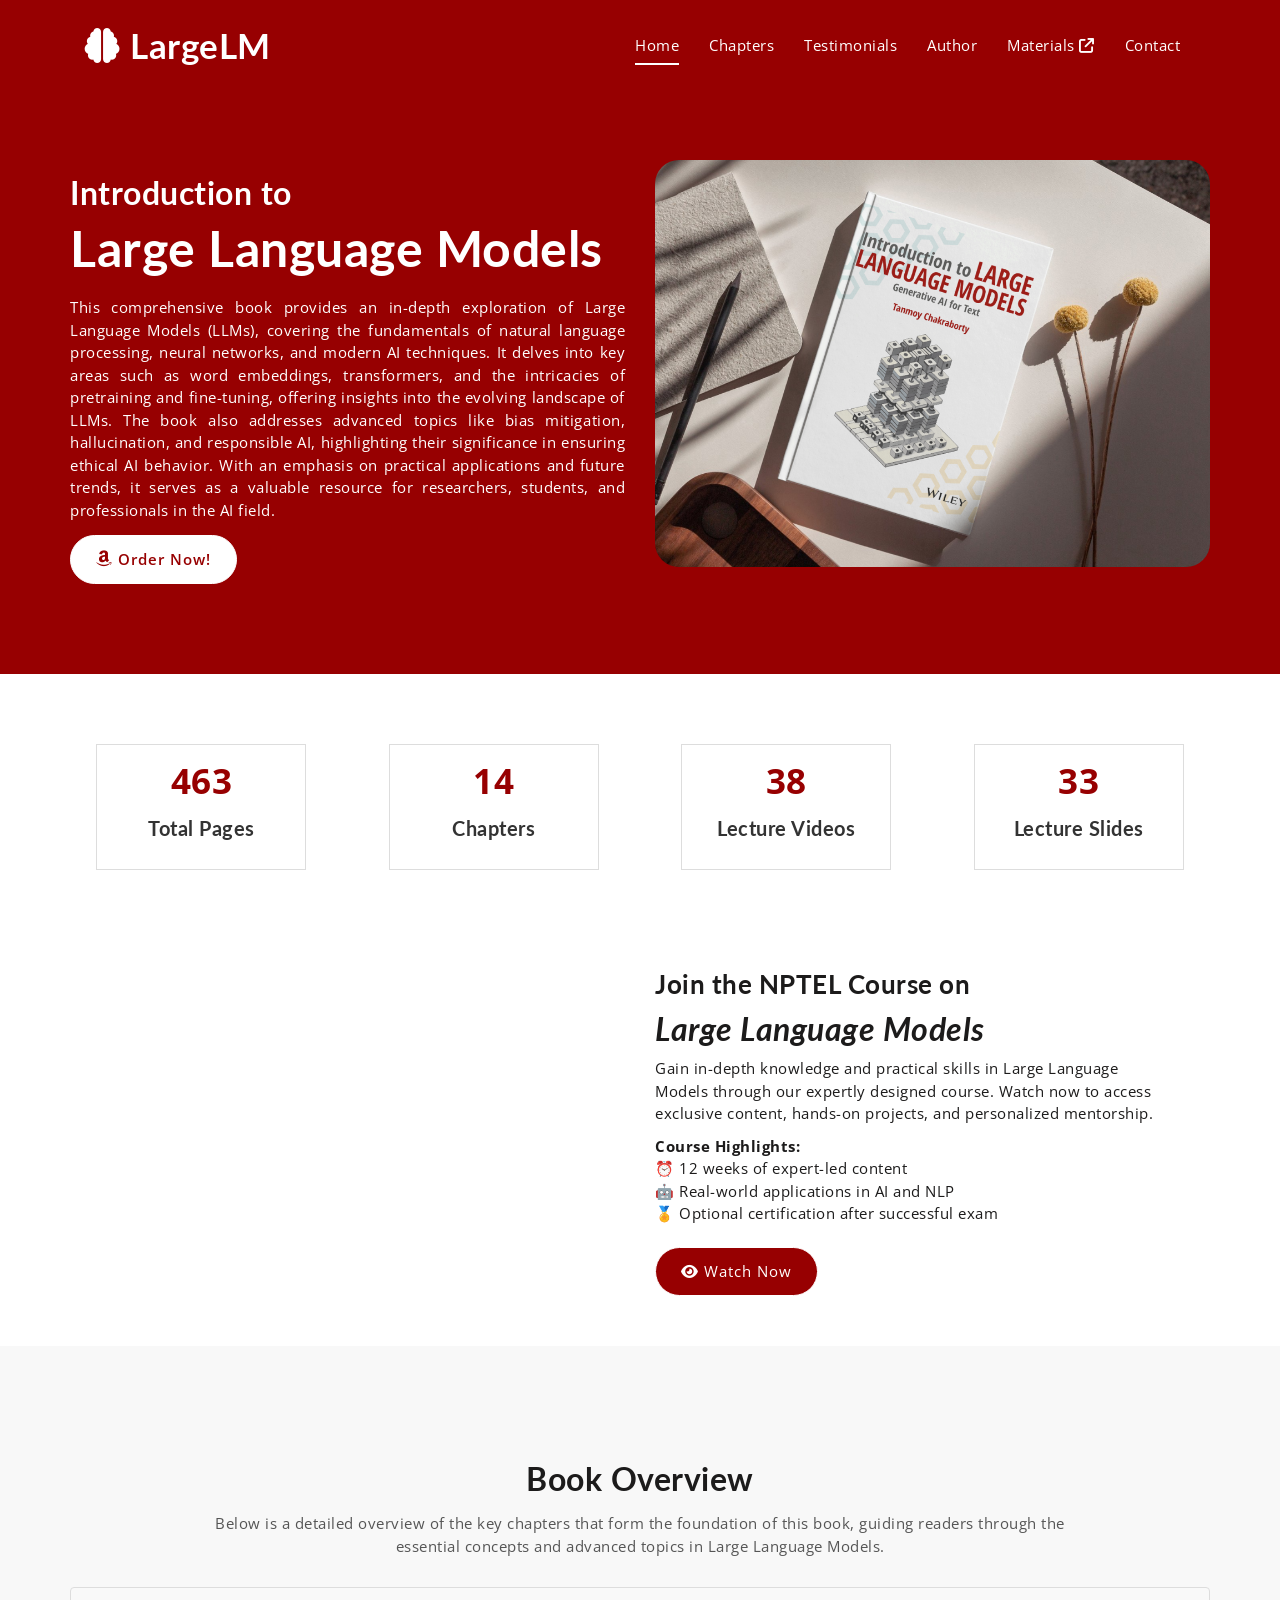
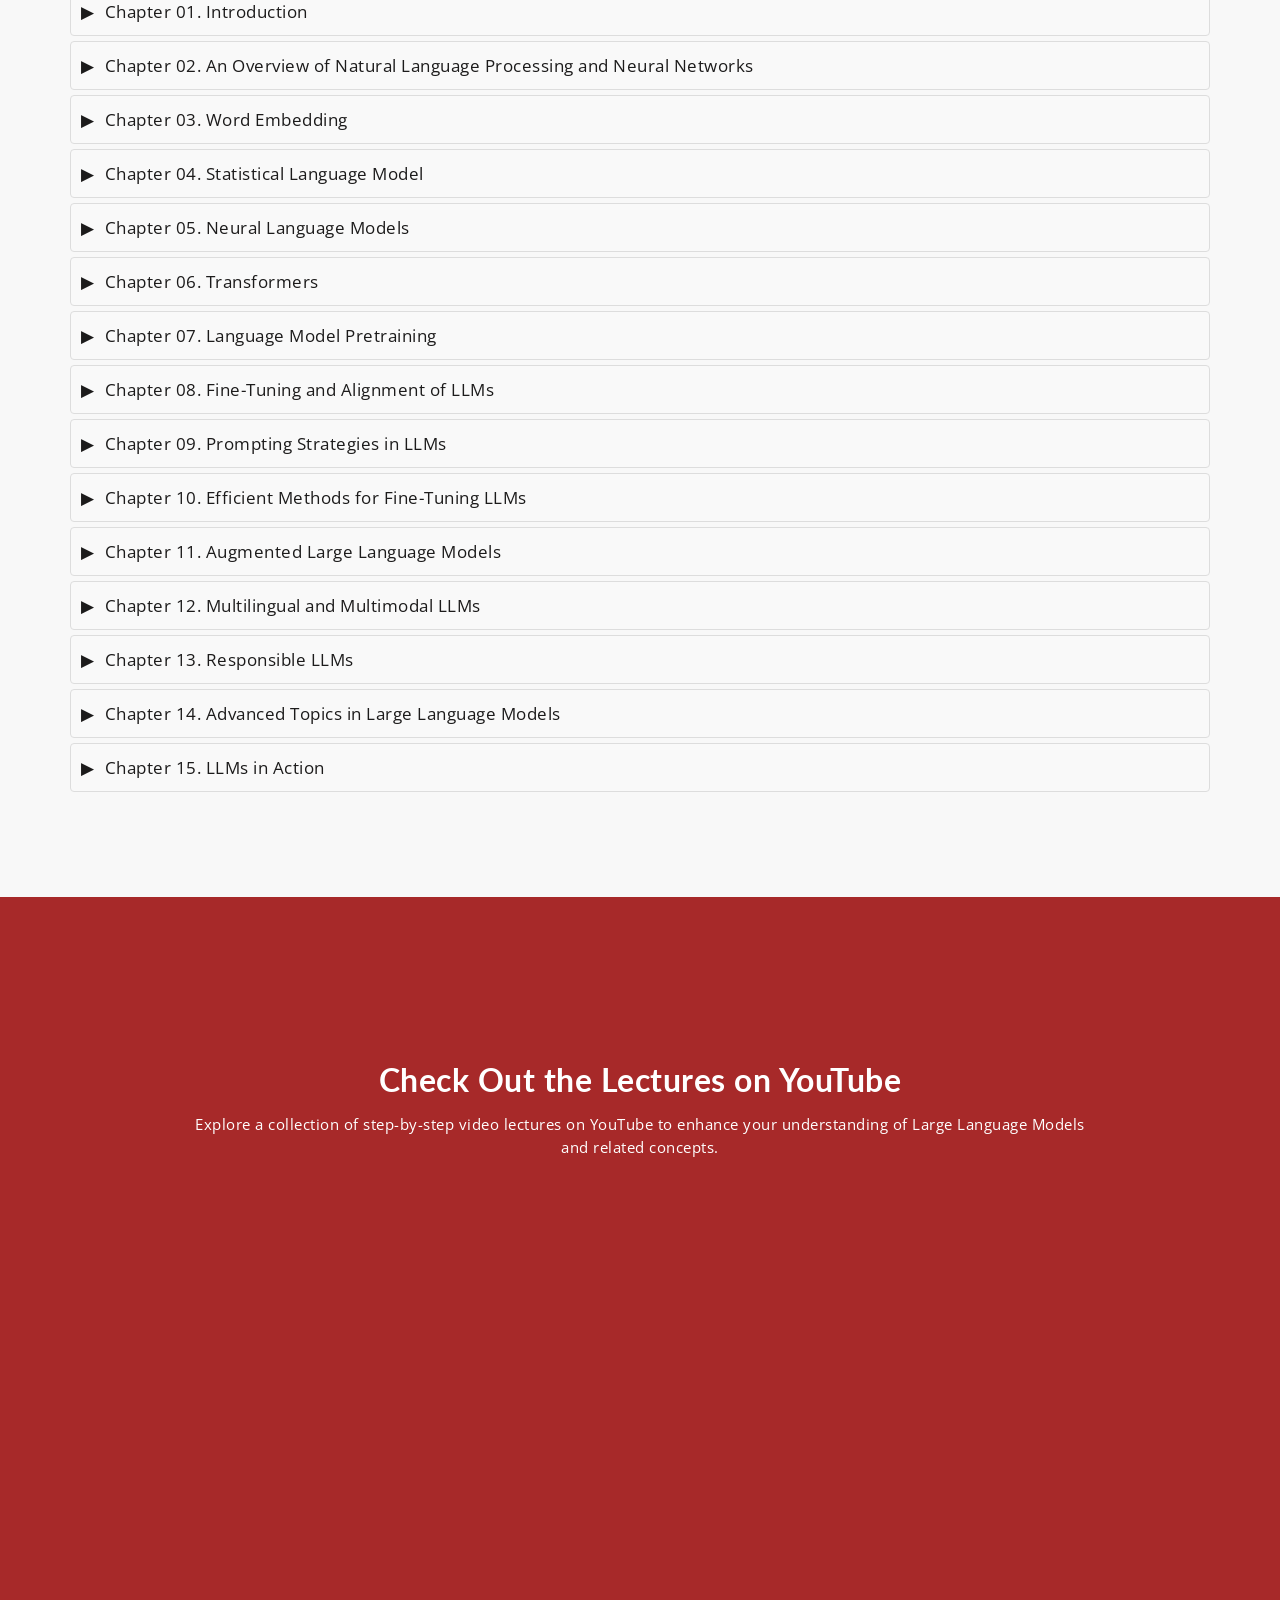
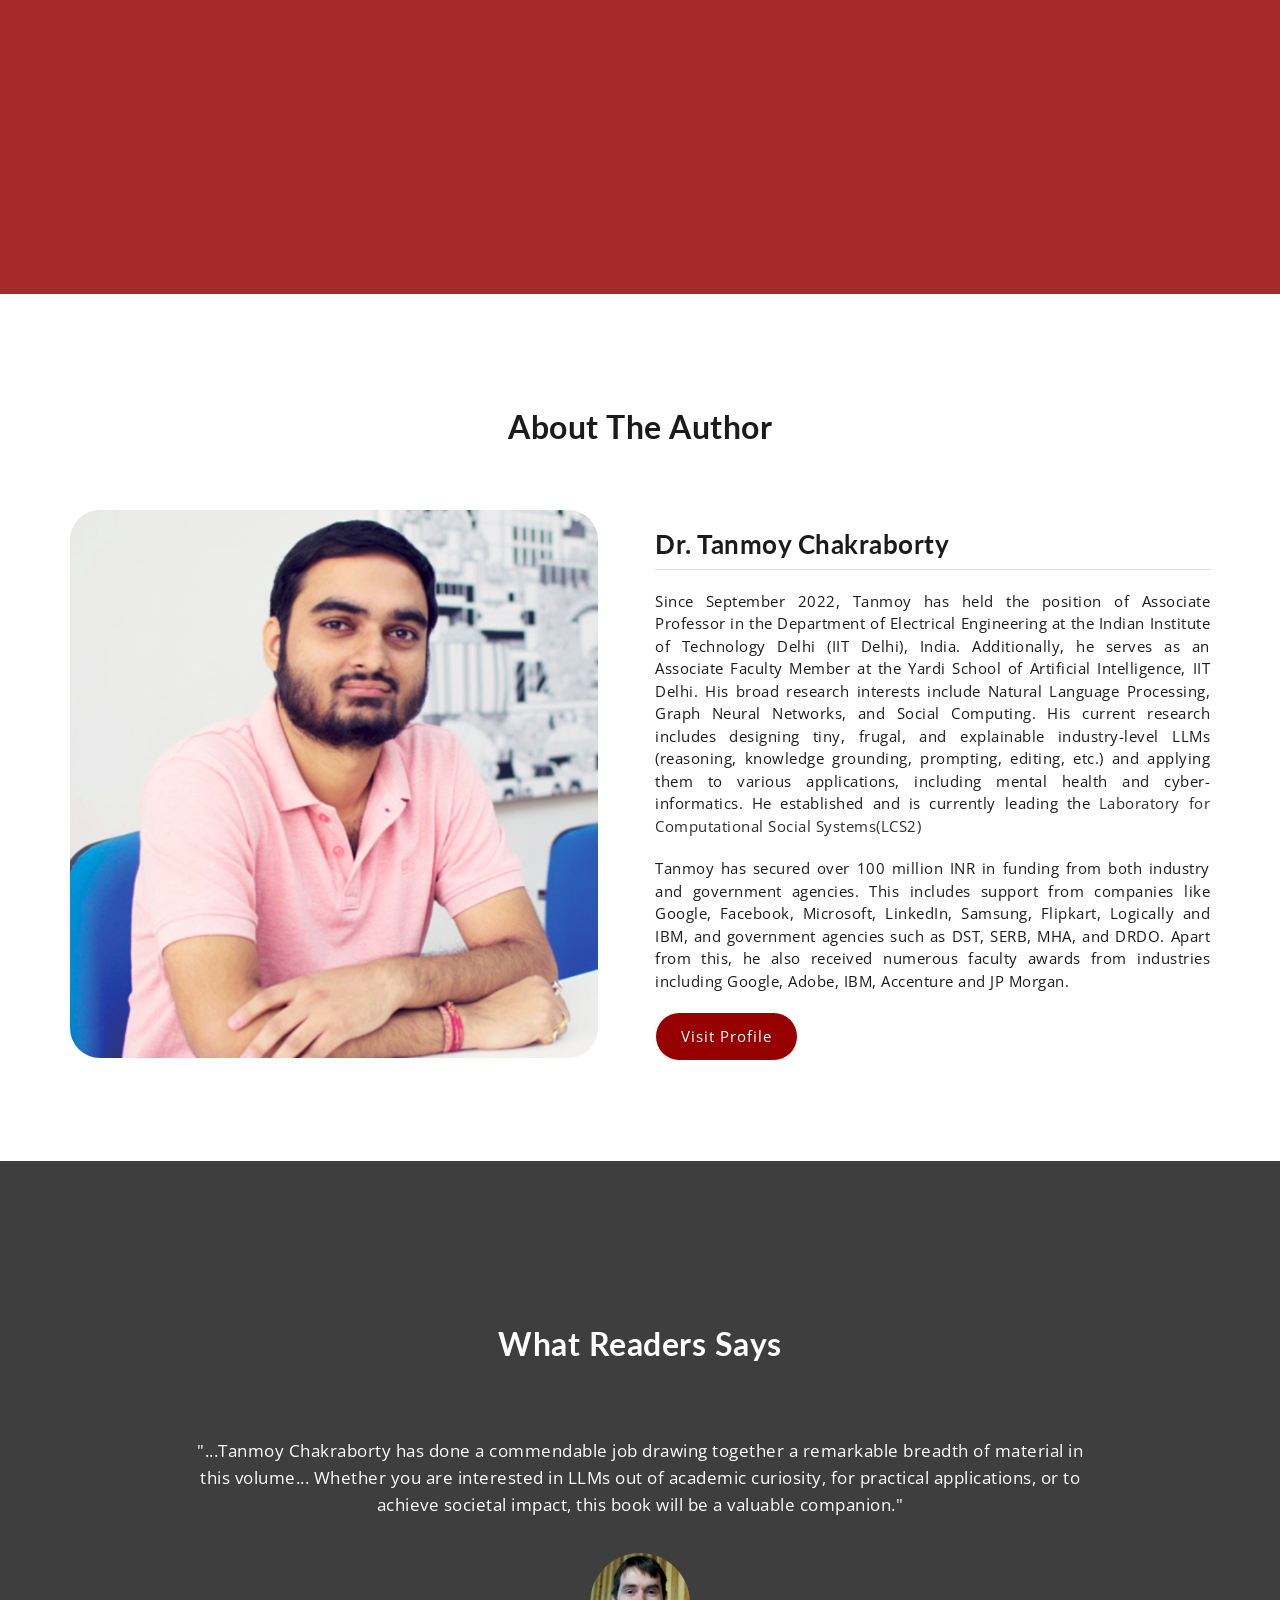
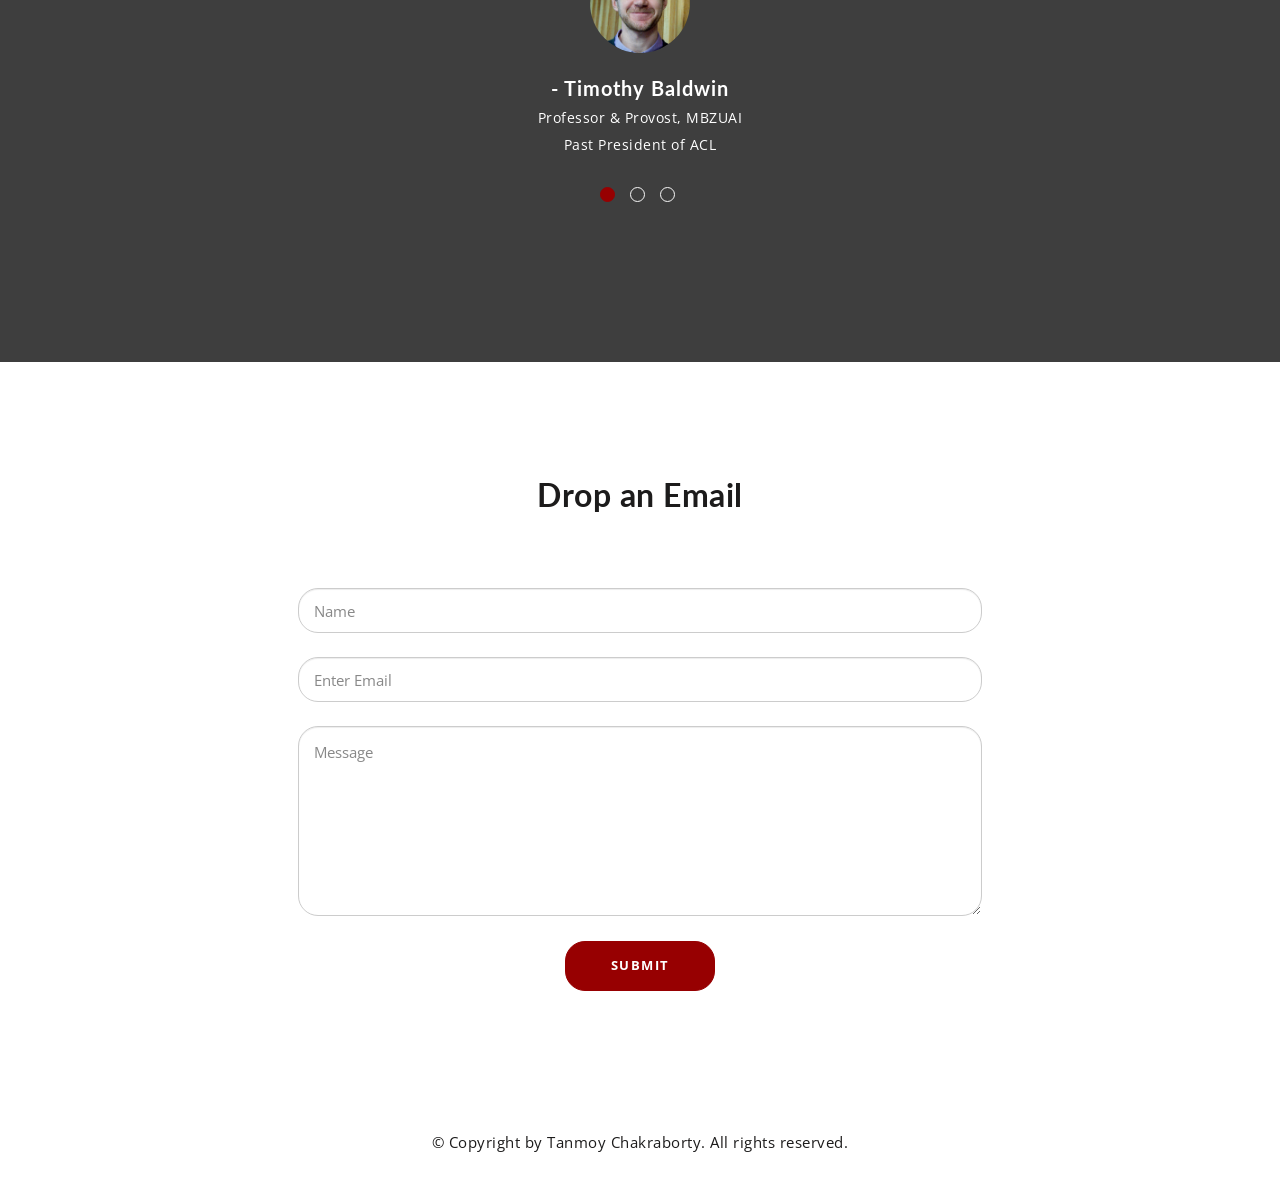
==== commit 4752856e: "Update index.html" ====
--- a/llmbook/index.html
+++ b/llmbook/index.html
@@ -160,15 +160,15 @@
 										<h3>Join the NPTEL Course on </h3><br>
 										<h2 style="margin-top:-20px ;"><i>Large Language Models</i></h2>
 										<p>Gain in-depth knowledge and practical skills in Large Language Models through
-											our expertly designed course. Enroll now to access exclusive content,
+											our expertly designed course. Watch now to access exclusive content,
 											hands-on projects, and personalized mentorship.</p>
 										<b>Course Highlights:</b><br>
 										⏰ 12 weeks of expert-led content<br>
 										🤖 Real-world applications in AI and NLP<br>
 										🏅 Optional certification after successful exam<br><br>
 										<a class="mu-prof-btn"
-											href="https://onlinecourses.nptel.ac.in/noc25_cs45/preview"> <i
-												class="fa fa-user-plus" aria-hidden="true"></i> Enroll Now</a>
+											href="https://www.youtube.com/playlist?list=PLp6ek2hDcoNDDRINFiWGDlPKUwW-g1Hjk"> <i
+												class="fa-solid fa-eye" aria-hidden="true"></i> Watch Now</a>
 									</div>
 								</div>
 							</div>
